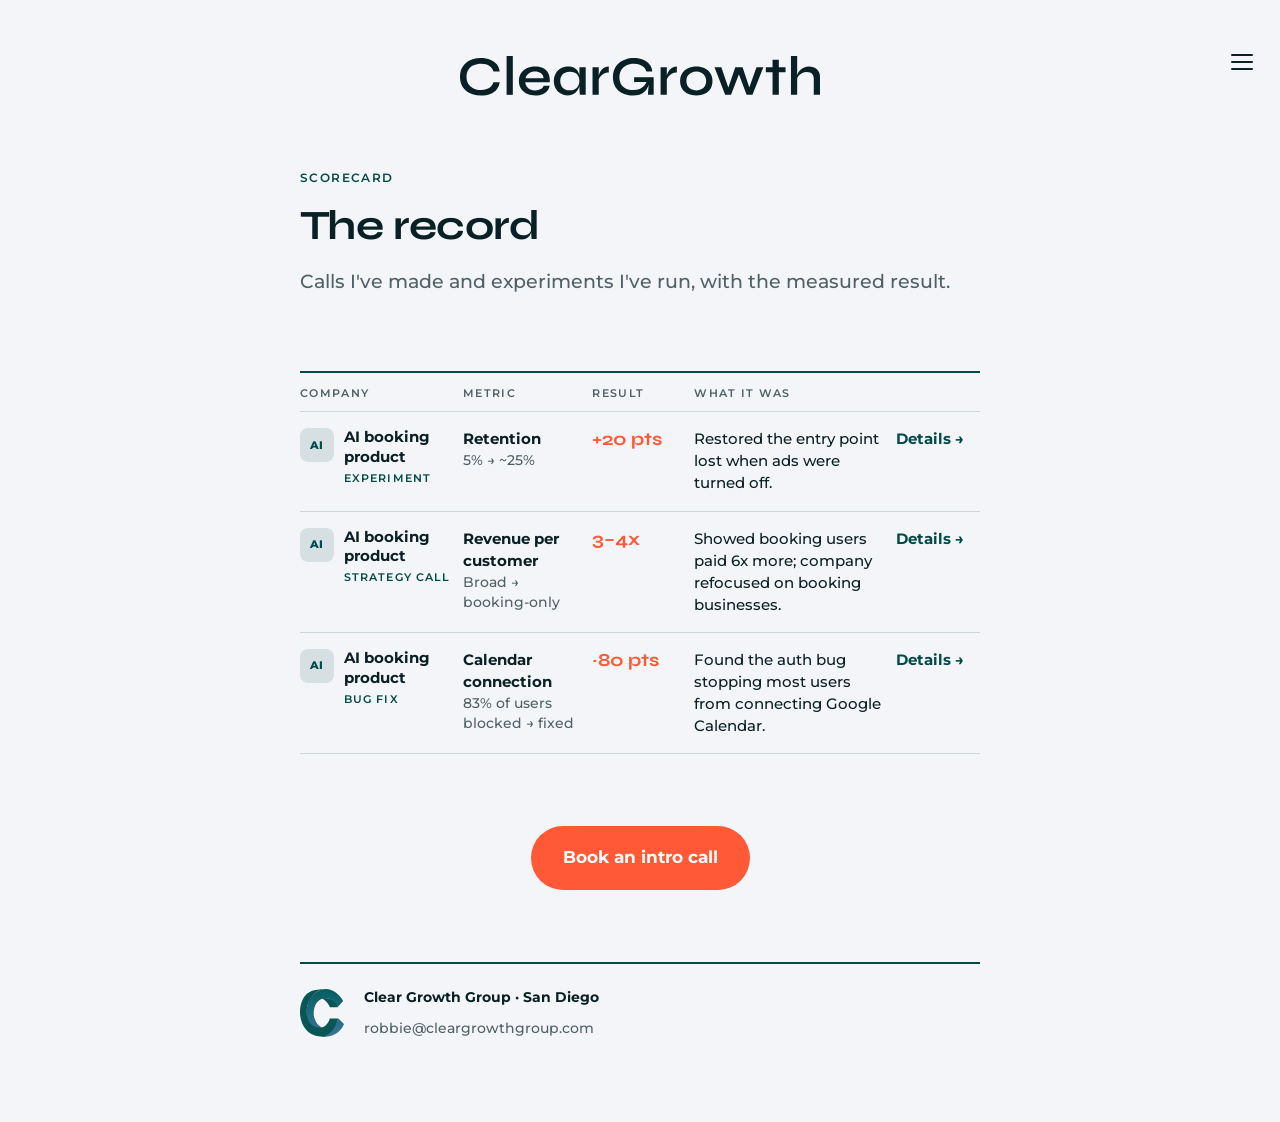
==== scorecard/index.html @ 2a36a643 "Add Scorecard page; simplify menu; link scorecard from home; Fractional price negotiable Co-Authored" ====
<!doctype html>
<html lang="en">
<head>
<meta charset="utf-8">
<meta name="viewport" content="width=device-width, initial-scale=1">
<meta name="description" content="Robbie Sutton’s record of growth calls and experiments: what was tried, the result, and what went wrong.">
<meta property="og:title" content="Scorecard · Clear Growth Group">
<meta property="og:description" content="The record of growth calls and experiments: what was tried, the result, and what went wrong.">
<meta property="og:url" content="https://cleargrowthgroup.com/scorecard/">
<meta property="og:type" content="article">
<link rel="icon" href="/brand/clear-growth-logo.svg" type="image/svg+xml">
<title>Scorecard · Clear Growth Group</title>
<link rel="preconnect" href="https://fonts.googleapis.com">
<link rel="stylesheet" href="https://fonts.googleapis.com/css2?family=Montserrat:wght@400;500;600;700;800&family=Syne:wght@700&display=swap">
<link rel="stylesheet" href="/assets/site.css">
</head>
<body>
<nav class="menu" aria-label="Site">
  <button class="menu-btn" type="button" aria-expanded="false" aria-controls="menu-panel" aria-label="Open menu"><span></span><span></span><span></span></button>
  <div class="menu-panel" id="menu-panel" hidden>
      <a href="/">Home</a>
      <a href="/scorecard/" aria-current="page">Scorecard</a>
      <a href="/value-to-owners/">Owners and Investors</a>
  </div>
</nav>
<script src="/assets/menu.js" defer></script>

<main class="page">
  <a class="logotype" href="/" aria-label="Clear Growth Group home">
<svg viewBox="0 0 565 62" fill="none" xmlns="http://www.w3.org/2000/svg" role="img" aria-label="ClearGrowth">
<g>
<path d="M62.2085 41.1296C61.6236 45.4958 60.0735 49.2507 57.5582 52.3944C55.043 55.4798 51.6796 57.8667 47.468 59.5549C43.3149 61.185 38.4599 62 32.903 62C28.1064 62 23.6901 61.3596 19.654 60.0789C15.6764 58.7981 12.196 56.9352 9.21283 54.4901C6.28812 51.9869 4.00685 48.9305 2.36901 45.3211C0.789671 41.6535 0 37.462 0 32.7465C0 27.9728 0.789671 23.7812 2.36901 20.1718C4.00685 16.5624 6.28812 13.5061 9.21283 11.0028C12.196 8.44131 15.6764 6.52019 19.654 5.23944C23.6901 3.95868 28.1064 3.31831 32.903 3.31831C38.5184 3.31831 43.4027 4.16244 47.5557 5.8507C51.7673 7.53896 55.1307 9.95493 57.646 13.0986C60.1612 16.2423 61.6821 20.0263 62.2085 24.4507H52.557C51.7381 21.831 50.4512 19.6188 48.6964 17.8141C46.9416 15.9512 44.7188 14.5249 42.028 13.5352C39.3958 12.5455 36.3541 12.0507 32.903 12.0507C28.5744 12.0507 24.6845 12.8657 21.2334 14.4958C17.7822 16.0676 15.0622 18.3962 13.0734 21.4817C11.1431 24.5089 10.178 28.2639 10.178 32.7465C10.178 37.1709 11.1431 40.9258 13.0734 44.0113C15.0622 47.0385 17.7822 49.338 21.2334 50.9099C24.6845 52.4817 28.5744 53.2676 32.903 53.2676C36.3541 53.2676 39.3958 52.8019 42.028 51.8704C44.6603 50.8808 46.8538 49.4836 48.6086 47.6789C50.3635 45.816 51.6503 43.6329 52.4693 41.1296H62.2085Z" fill="currentColor"/>
<path d="M73.1303 0H82.8695V60.9521H73.1303V0Z" fill="currentColor"/>
<path d="M131.203 46.631H140.591C140.123 49.6 138.953 52.2488 137.081 54.5775C135.268 56.8479 132.782 58.6526 129.623 59.9916C126.465 61.2723 122.692 61.9127 118.305 61.9127C113.333 61.9127 108.887 61.0103 104.968 59.2056C101.049 57.3427 97.9779 54.723 95.7552 51.3465C93.5324 47.97 92.421 43.9531 92.421 39.2958C92.421 34.6967 93.5031 30.6798 95.6674 27.2451C97.8317 23.8103 100.815 21.1615 104.617 19.2986C108.478 17.4357 112.923 16.5042 117.954 16.5042C123.16 16.5042 127.488 17.4357 130.939 19.2986C134.449 21.1033 137.052 23.8394 138.748 27.507C140.445 31.1164 141.147 35.6864 140.854 41.2169H102.336C102.628 43.662 103.418 45.8742 104.705 47.8535C106.05 49.7747 107.863 51.2883 110.145 52.3944C112.426 53.4423 115.087 53.9662 118.129 53.9662C121.522 53.9662 124.359 53.2967 126.64 51.9577C128.98 50.6188 130.501 48.8432 131.203 46.631ZM117.69 24.3634C113.713 24.3634 110.437 25.3531 107.863 27.3324C105.29 29.2535 103.623 31.7277 102.862 34.7549H131.027C130.793 31.4948 129.477 28.9624 127.079 27.1577C124.681 25.2948 121.551 24.3634 117.69 24.3634Z" fill="currentColor"/>
<path d="M169.019 61.9127C165.041 61.9127 161.386 60.9521 158.051 59.031C154.776 57.1099 152.144 54.461 150.155 51.0845C148.224 47.6498 147.259 43.7202 147.259 39.2958C147.259 34.7549 148.254 30.7962 150.242 27.4197C152.231 23.985 154.922 21.307 158.315 19.3859C161.707 17.4648 165.509 16.5042 169.721 16.5042C174.401 16.5042 178.115 17.523 180.864 19.5606C183.613 21.5981 185.573 24.3343 186.743 27.769C187.913 31.2038 188.498 35.046 188.498 39.2958C188.498 41.6826 188.147 44.215 187.445 46.893C186.743 49.5127 185.631 51.9577 184.111 54.2282C182.648 56.4986 180.659 58.3615 178.144 59.8169C175.687 61.2141 172.646 61.9127 169.019 61.9127ZM172.002 53.8789C175.278 53.8789 178.056 53.2676 180.338 52.0451C182.677 50.7643 184.432 49.0178 185.602 46.8056C186.831 44.5934 187.445 42.0901 187.445 39.2958C187.445 36.2103 186.831 33.5906 185.602 31.4366C184.374 29.2244 182.619 27.5362 180.338 26.3718C178.056 25.1493 175.278 24.538 172.002 24.538C167.323 24.538 163.696 25.9061 161.122 28.6423C158.549 31.3784 157.262 34.9296 157.262 39.2958C157.262 42.1484 157.876 44.6808 159.104 46.893C160.391 49.1052 162.146 50.8225 164.369 52.0451C166.592 53.2676 169.136 53.8789 172.002 53.8789ZM187.445 17.4648H197.272V60.9521H188.147C188.147 60.9521 188.088 60.3991 187.971 59.293C187.854 58.1869 187.737 56.8479 187.62 55.2761C187.503 53.646 187.445 52.1033 187.445 50.6479V17.4648Z" fill="currentColor"/>
<path d="M207.978 17.4648H217.717V60.9521H207.978V17.4648ZM233.51 25.7606C230.352 25.7606 227.632 26.43 225.35 27.769C223.128 29.108 221.343 30.738 219.998 32.6592C218.653 34.5803 217.717 36.4432 217.19 38.2479L217.103 33.3577C217.161 32.7174 217.366 31.7568 217.717 30.4761C218.068 29.1371 218.594 27.6817 219.296 26.1099C220.057 24.538 221.051 23.0244 222.279 21.569C223.566 20.0554 225.116 18.8329 226.93 17.9014C228.801 16.97 230.995 16.5042 233.51 16.5042V25.7606Z" fill="currentColor"/>
<path d="M271.853 62C266.998 62 262.611 61.3596 258.692 60.0789C254.773 58.7981 251.409 56.9352 248.602 54.4901C245.853 51.9869 243.717 48.9305 242.197 45.3211C240.734 41.7117 240.003 37.6366 240.003 33.0958C240.003 28.4967 240.793 24.3634 242.372 20.6958C243.951 17.0282 246.203 13.9136 249.128 11.3521C252.053 8.73239 255.533 6.75305 259.569 5.41408C263.605 4.0169 268.051 3.31831 272.906 3.31831C278.58 3.31831 283.493 4.19155 287.647 5.93802C291.8 7.68451 295.105 10.1296 297.561 13.2732C300.018 16.3587 301.422 20.0263 301.773 24.2761H292.56C291.8 21.7728 290.542 19.6188 288.787 17.8141C287.091 16.0094 284.897 14.6122 282.207 13.6225C279.574 12.5746 276.474 12.0507 272.906 12.0507C268.227 12.0507 264.161 12.9531 260.71 14.7577C257.317 16.5042 254.714 18.9784 252.901 22.1803C251.088 25.3239 250.181 28.9624 250.181 33.0958C250.181 37.2291 250.971 40.8094 252.55 43.8366C254.188 46.8056 256.645 49.1343 259.92 50.8225C263.196 52.4526 267.261 53.2676 272.116 53.2676C275.86 53.2676 279.136 52.7146 281.943 51.6085C284.81 50.4441 287.179 48.8432 289.05 46.8056C290.922 44.7681 292.238 42.4103 292.999 39.7324L297.474 38.6845C296.655 46.1944 293.964 51.9577 289.401 55.9747C284.897 59.9916 279.048 62 271.853 62ZM295.105 60.9521C295.105 59.0892 295.192 56.9934 295.368 54.6648C295.543 52.2779 295.748 49.862 295.982 47.4169C296.274 44.9136 296.538 42.6723 296.772 40.693H273.257V33.5324H303.966V60.9521H295.105Z" fill="currentColor"/>
<path d="M314.826 17.4648H324.566V60.9521H314.826V17.4648ZM340.359 25.7606C337.201 25.7606 334.481 26.43 332.199 27.769C329.976 29.108 328.192 30.738 326.847 32.6592C325.502 34.5803 324.566 36.4432 324.039 38.2479L323.952 33.3577C324.01 32.7174 324.215 31.7568 324.566 30.4761C324.917 29.1371 325.443 27.6817 326.145 26.1099C326.906 24.538 327.9 23.0244 329.128 21.569C330.415 20.0554 331.965 18.8329 333.779 17.9014C335.65 16.97 337.844 16.5042 340.359 16.5042V25.7606Z" fill="currentColor"/>
<path d="M370.981 61.9127C366.126 61.9127 361.768 61.0394 357.907 59.293C354.047 57.5465 351.005 54.985 348.782 51.6085C346.56 48.2319 345.448 44.1277 345.448 39.2958C345.448 34.5221 346.56 30.4469 348.782 27.0704C351.005 23.6357 354.047 21.016 357.907 19.2113C361.768 17.4066 366.126 16.5042 370.981 16.5042C375.836 16.5042 380.164 17.4066 383.967 19.2113C387.769 21.016 390.752 23.6357 392.916 27.0704C395.139 30.4469 396.25 34.5221 396.25 39.2958C396.25 44.1277 395.139 48.2319 392.916 51.6085C390.752 54.985 387.769 57.5465 383.967 59.293C380.164 61.0394 375.836 61.9127 370.981 61.9127ZM370.981 53.9662C373.789 53.9662 376.362 53.4131 378.702 52.307C381.042 51.2009 382.884 49.5418 384.23 47.3296C385.634 45.1174 386.336 42.4394 386.336 39.2958C386.336 36.1521 385.634 33.4742 384.23 31.262C382.884 29.0498 381.042 27.3615 378.702 26.1972C376.421 24.9746 373.847 24.3634 370.981 24.3634C368.115 24.3634 365.512 24.9455 363.172 26.1099C360.832 27.2742 358.931 28.9624 357.469 31.1746C356.065 33.3869 355.363 36.0939 355.363 39.2958C355.363 42.4394 356.065 45.1174 357.469 47.3296C358.873 49.5418 360.744 51.2009 363.084 52.307C365.482 53.4131 368.115 53.9662 370.981 53.9662Z" fill="currentColor"/>
<path d="M455.543 53.6169L452.647 53.5296L465.37 17.4648H476.074L459.052 60.9521H449.84L436.24 24.7127H439.311L425.36 60.9521H416.147L399.476 17.4648H410.181L422.552 53.6169H419.657L432.116 17.4648H443.522L455.543 53.6169Z" fill="currentColor"/>
<path d="M480.04 17.4648H510.925V25.4113H480.04V17.4648ZM490.569 5.76338H500.396V60.9521H490.569V5.76338Z" fill="currentColor"/>
<path d="M555.261 60.9521V35.8028C555.261 33.4742 554.851 31.5531 554.032 30.0394C553.272 28.4676 552.073 27.2742 550.435 26.4592C548.797 25.6441 546.633 25.2366 543.942 25.2366C541.251 25.2366 538.795 25.8188 536.572 26.9831C534.349 28.0892 532.536 29.5737 531.132 31.4366C529.728 33.2995 528.909 35.3662 528.675 37.6366L528.587 32.7465C528.88 30.6507 529.523 28.6423 530.518 26.7211C531.512 24.7418 532.828 22.9953 534.466 21.4817C536.104 19.9681 538.034 18.7746 540.257 17.9014C542.48 16.97 544.937 16.5042 547.627 16.5042C550.143 16.5042 552.453 16.8535 554.559 17.5521C556.723 18.2507 558.566 19.2986 560.087 20.6958C561.666 22.0347 562.865 23.723 563.684 25.7606C564.561 27.7399 565 30.0394 565 32.6592V60.9521H555.261ZM519.462 60.9521V0H529.202V60.9521H519.462Z" fill="currentColor"/>
</g>
</svg>
  </a>

  <header class="intro">
    <span class="eyebrow">Scorecard</span>
    <h1>The record</h1>
    <p class="lede">Calls I've made and experiments I've run, with the measured result.</p>
  </header>

  <section class="score" aria-label="Results">
    <div class="table-wrap">
    <table class="scoretable">
      <colgroup><col style="width:24%"><col style="width:19%"><col style="width:15%"><col><col style="width:84px"></colgroup>
      <thead><tr><th>Company</th><th>Metric</th><th>Result</th><th>What it was</th><th><span class="sr">Link</span></th></tr></thead>
      <tbody>
        <tr>
          <td class="co"><div class="co-in"><span class="logo" aria-hidden="true">AI</span><span><strong>AI booking product</strong><span class="kind">Experiment</span></span></div></td>
          <td class="metric"><span class="m-name">Retention</span><span class="m-move">5% &rarr; ~25%</span></td>
          <td class="result">+20 pts</td>
          <td class="what">Restored the entry point lost when ads were turned off.</td>
          <td class="more"><a href="/case-studies/reducing-churn/" aria-label="Details: Retention">Details &rarr;</a></td>
        </tr>
        <tr>
          <td class="co"><div class="co-in"><span class="logo" aria-hidden="true">AI</span><span><strong>AI booking product</strong><span class="kind">Strategy call</span></span></div></td>
          <td class="metric"><span class="m-name">Revenue per customer</span><span class="m-move">Broad &rarr; booking-only</span></td>
          <td class="result">3&ndash;4x</td>
          <td class="what">Showed booking users paid 6x more; company refocused on booking businesses.</td>
          <td class="more"><a href="/case-studies/converting-to-paid/" aria-label="Details: Revenue per customer">Details &rarr;</a></td>
        </tr>
        <tr>
          <td class="co"><div class="co-in"><span class="logo" aria-hidden="true">AI</span><span><strong>AI booking product</strong><span class="kind">Bug fix</span></span></div></td>
          <td class="metric"><span class="m-name">Calendar connection</span><span class="m-move">83% of users blocked &rarr; fixed</span></td>
          <td class="result">~80 pts</td>
          <td class="what">Found the auth bug stopping most users from connecting Google Calendar.</td>
          <td class="more"><a href="/case-studies/lifetime-value/" aria-label="Details: Calendar connection">Details &rarr;</a></td>
        </tr>
      </tbody>
    </table>
    </div>
  </section>

  <section class="cta" aria-label="Book an intro call">
    <a class="btn" href="https://calendar.google.com/calendar/u/0/appointments/schedules/AcZssZ1aaIY-G2V7JUYt1a1uQU1Mao9Z_8CUlrELxVVna4vM2to6d6K-QeKUmfcJwqwmzdV1tEZQL5GA" target="_blank" rel="noopener">Book an intro call</a>
  </section>

  <footer class="contact">
<svg class="mark" viewBox="0 0 147 161" fill="none" xmlns="http://www.w3.org/2000/svg" aria-hidden="true">
<g>
<path d="M72.9158 30.7296C102.837 25.4842 127.383 43.4882 126.112 60.8547L99.795 60.7779C99.9402 60.0691 93.4319 41.8938 72.9158 30.7296Z" fill="#0A5657"/>
<g>
<path d="M144.074 39.7985L126.353 60.4641C126.353 60.4641 126.483 54.3513 113.346 41.7088C96.925 25.9056 79.2035 30.5945 77.0899 31.4628C74.9763 32.3311 58.2302 35.2833 50.101 56.4699C41.9719 77.6565 47.8249 96.4119 47.8249 96.4119C55.954 123.85 73.8379 128.365 73.8379 128.365C42.1016 143.37 20.8357 108.221 20.8357 85.9923C20.8353 78.1775 23.1119 45.0083 36.1185 28.3369C49.1252 11.6654 73.8379 -6.22163 101.64 2.11409C123.881 8.78266 139.196 30.0156 144.074 39.7985Z" fill="url(#paint0_linear_2001_113)"/>
<path d="M147.001 117.078L128.141 98.3222C125.052 105.616 123.264 115.341 108.794 135.833C97.2177 152.226 76.5479 158.409 67.66 159.451C117.736 165.564 141.419 133.749 147.001 117.078Z" fill="url(#paint1_linear_2001_113)"/>
</g>
<path d="M22.9661 65.7247C27.1197 32.6598 50.5756 3.39734 83.9719 0.045296C87.1407 -0.272764 60.8514 1.08753 47.3639 4.0359C8.11713 12.6153 0.000343951 55.0385 0 78.805C-0.000484367 112.276 20.2372 155.933 66.96 158.882C104.338 161.242 122.773 119.403 127.322 98.2382H99.3852C97.9402 108.878 84.1398 130.258 65.0326 129.044C32.3158 126.965 18.8856 98.2069 22.9661 65.7247Z" fill="#0A5657"/>
</g>
<defs>
<linearGradient id="paint0_linear_2001_113" x1="83.9182" y1="0" x2="83.9182" y2="160.22" gradientUnits="userSpaceOnUse">
<stop stop-color="#055E5F"/>
<stop offset="1" stop-color="#3B759B"/>
</linearGradient>
<linearGradient id="paint1_linear_2001_113" x1="83.9182" y1="0" x2="83.9182" y2="160.22" gradientUnits="userSpaceOnUse">
<stop stop-color="#055E5F"/>
<stop offset="1" stop-color="#3B759B"/>
</linearGradient>
</defs>
</svg>
    <div class="contact-text">
      <span class="name">Clear Growth Group · San Diego</span>
      <span>robbie@cleargrowthgroup.com</span>
    </div>
  </footer>
</main>

</body>
</html>
---- assets/site.css ----
/* Layout: one column memo on a single flat background; logo, thesis, services list, contact. ClearGrowth brand palette (Deep Ink, Deep Teal, Aqua, Coral); Syne headlines, Montserrat body. */
:root {
  --bg: #F4F5F8;
  --ink: #082026;
  --muted: #4E6166;
  --line: #CBD6D8;
  --brand: #004A4A;
  --deep: #082026;
  --coral: #FF5938;
  --wordmark: #082026;
  --font: "Montserrat", "Helvetica Neue", Arial, sans-serif;
  --display: "Syne", "Montserrat", "Helvetica Neue", Arial, sans-serif;
}
@media (prefers-color-scheme: dark) {
  :root:not([data-theme="light"]) {
    --bg: #082026; --ink: #F4F5F8; --muted: #A9C3C6; --line: #1E3F45; --brand: #99D8DE; --deep: #F4F5F8; --coral: #FF5938; --wordmark: #99D8DE; color-scheme: dark;
  }
}
:root[data-theme="dark"] {
  --bg: #082026; --ink: #F4F5F8; --muted: #A9C3C6; --line: #1E3F45; --brand: #99D8DE; --deep: #F4F5F8; --coral: #FF5938; --wordmark: #99D8DE; color-scheme: dark;
}
html, body { background: var(--bg); }
body {
  margin: 0;
  color: var(--ink);
  font-family: var(--font);
  font-size: 1.125rem;
  font-weight: 500;
  line-height: 1.88;
  padding-left: max(16px, env(safe-area-inset-left, 0px));
  padding-right: max(16px, env(safe-area-inset-right, 0px));
  padding-block: 56px 80px;
}
.page { max-width: 680px; margin: 0 auto; display: flex; flex-direction: column; gap: 72px; }

.logotype { display: block; color: var(--wordmark); line-height: 0; }
.logotype svg { width: 360px; max-width: 100%; height: auto; display: block; margin-inline: auto; }
.mark { display: block; width: 44px; height: auto; }

.body { display: flex; flex-direction: column; gap: 1.1em; }
.body p { margin: 0; }
.body strong { font-weight: 700; color: var(--deep); }

h2 { font-family: var(--display); font-size: 2rem; font-weight: 700; line-height: 1.15; letter-spacing: -0.01em; color: var(--ink); margin: 0 0 0.25em; text-wrap: balance; }

.services { display: flex; flex-direction: column; gap: 12px; }
.services ol { list-style: none; margin: 0; padding: 0; border-top: 2px solid var(--brand); }
.svc { display: grid; grid-template-columns: 190px 1fr; gap: 10px 28px; padding-block: 20px; border-bottom: 1px solid var(--line); }
.svc-head { min-width: 0; display: flex; flex-direction: column; gap: 4px; }
.svc h3 { margin: 0; font-family: var(--display); font-size: 1.05rem; font-weight: 700; line-height: 1.35; color: var(--ink); }
.term { font-size: 0.72rem; font-weight: 600; letter-spacing: 0.12em; text-transform: uppercase; color: var(--brand); }
.price { font-size: 0.95rem; font-weight: 700; color: var(--coral); font-variant-numeric: tabular-nums; }
.svc p { margin: 0; min-width: 0; font-size: 0.98rem; color: var(--ink); }

.cta { display: flex; justify-content: center; }
.btn { display: inline-block; background: var(--coral); color: #FFFFFF; font-family: var(--font); font-weight: 700; font-size: 1.05rem; text-decoration: none; padding: 16px 32px; border-radius: 999px; transition: filter .15s ease; }
.btn:hover { filter: brightness(0.94); }
.btn:focus-visible { outline: 3px solid var(--brand); outline-offset: 3px; }

.contact { border-top: 2px solid var(--brand); padding-top: 20px; display: flex; align-items: center; gap: 20px; font-size: 0.9rem; }
.contact-text { display: flex; flex-wrap: wrap; gap: 4px 24px; min-width: 0; }
.contact .name { font-weight: 700; color: var(--deep); width: 100%; }
.contact span { color: var(--muted); user-select: all; }
.contact .name { user-select: auto; }
.contact a { color: var(--brand); font-weight: 600; text-decoration: none; }
.contact a:hover, .contact a:focus-visible { text-decoration: underline; }

@media (max-width: 560px) {
  body { font-size: 1.0625rem; line-height: 1.8; padding-block: 40px 56px; }
  .page { gap: 52px; }
  h2 { font-size: 1.6rem; }
  .svc { grid-template-columns: 1fr; }
  .contact-text { flex-direction: column; gap: 4px; }
  .logotype svg { width: 260px; }
}

/* ---- Menu (all pages) ---- */
body { position: relative; }
.menu { position: absolute; top: 40px; right: max(16px, env(safe-area-inset-right, 0px)); z-index: 10; }
.menu-btn { width: 44px; height: 44px; display: grid; place-content: center; gap: 5px; background: transparent; border: 0; border-radius: 10px; cursor: pointer; padding: 0; }
.menu-btn span { display: block; width: 22px; height: 2px; border-radius: 2px; background: var(--ink); transition: transform .2s ease, opacity .2s ease; }
.menu-btn:hover { background: color-mix(in srgb, var(--ink) 6%, transparent); }
.menu-btn:focus-visible { outline: 3px solid var(--brand); outline-offset: 2px; }
.menu-btn[aria-expanded="true"] span:nth-child(1) { transform: translateY(7px) rotate(45deg); }
.menu-btn[aria-expanded="true"] span:nth-child(2) { opacity: 0; }
.menu-btn[aria-expanded="true"] span:nth-child(3) { transform: translateY(-7px) rotate(-45deg); }
.menu-panel { position: absolute; right: 0; top: 52px; width: 260px; background: var(--bg); border: 1px solid var(--line); border-top: 2px solid var(--brand); border-radius: 12px; padding: 12px 8px; box-shadow: 0 12px 32px rgba(8,32,38,.12); font-size: 0.95rem; line-height: 1.4; }
.menu-panel[hidden] { display: none; }
.menu-panel a { display: block; padding: 9px 12px; border-radius: 8px; color: var(--ink); text-decoration: none; font-weight: 600; }
.menu-panel a:hover, .menu-panel a:focus-visible { background: color-mix(in srgb, var(--brand) 10%, transparent); outline: none; }
.menu-panel a[aria-current="page"] { color: var(--brand); }
.menu-label { display: none; margin: 10px 12px 2px; font-size: 0.68rem; font-weight: 600; letter-spacing: 0.12em; text-transform: uppercase; color: var(--muted); }

/* ---- Sub-pages ---- */
a.logotype { text-decoration: none; }
.intro { display: flex; flex-direction: column; gap: 14px; }
.eyebrow { font-size: 0.72rem; font-weight: 600; letter-spacing: 0.12em; text-transform: uppercase; color: var(--brand); }
h1 { font-family: var(--display); font-size: 2.6rem; font-weight: 700; line-height: 1.1; letter-spacing: -0.015em; color: var(--ink); margin: 0; text-wrap: balance; }
.lede { margin: 0; font-size: 1.2rem; color: var(--muted); }
.stats { display: grid; grid-template-columns: repeat(auto-fit, minmax(180px, 1fr)); border-top: 2px solid var(--brand); }
.stat { padding: 20px 20px 20px 0; border-bottom: 1px solid var(--line); display: flex; flex-direction: column; gap: 6px; }
.stat-num { font-family: var(--display); font-size: 2.2rem; font-weight: 700; line-height: 1; color: var(--coral); font-variant-numeric: tabular-nums; }
.stat-label { font-size: 0.88rem; line-height: 1.5; color: var(--muted); }
.story { display: flex; flex-direction: column; gap: 28px; }
.story section { display: grid; grid-template-columns: 190px 1fr; gap: 10px 28px; }
.story h3 { margin: 0; font-family: var(--display); font-size: 1.05rem; font-weight: 700; line-height: 1.88; color: var(--ink); }
.story p { margin: 0; }
.next { border-top: 1px solid var(--line); padding-top: 20px; display: flex; justify-content: space-between; gap: 16px; font-size: 0.95rem; }
.next a { color: var(--brand); font-weight: 700; text-decoration: none; }
.next a:hover, .next a:focus-visible { text-decoration: underline; }
.next .term { align-self: center; }

.levers ol { list-style: none; margin: 0; padding: 0; border-top: 2px solid var(--brand); }
.math { display: flex; flex-direction: column; gap: 16px; }
.math > p { margin: 0; }
.formula { font-family: var(--display); font-weight: 700; font-size: 1.15rem; color: var(--brand); }
.ex { border: 1px solid var(--line); border-radius: 12px; padding: 20px 24px; display: flex; flex-direction: column; gap: 12px; }
.ex h3 { margin: 0; font-family: var(--display); font-size: 1.05rem; font-weight: 700; line-height: 1.35; color: var(--ink); }
.ex .given { margin: 0; font-size: 0.95rem; color: var(--muted); }
.ex dl { margin: 0; display: grid; grid-template-columns: 1fr auto; gap: 6px 0; font-size: 0.95rem; font-variant-numeric: tabular-nums; }
.ex dt { color: var(--ink); }
.ex dd { margin: 0; padding-left: 16px; text-align: right; font-weight: 700; color: var(--ink); }
.ex .total { border-top: 1px solid var(--line); padding-top: 8px; }
.ex .total dd { color: var(--coral); font-size: 1.15rem; }
.note { margin: 0; font-size: 0.82rem; line-height: 1.6; color: var(--muted); }

@media (max-width: 560px) {
  .menu { top: 26px; }
  .logotype svg { width: 220px; }
  h1 { font-size: 2rem; }
  .lede { font-size: 1.08rem; }
  .story section { grid-template-columns: 1fr; gap: 2px; }
  .ex { padding: 16px 18px; }
  .next { flex-direction: column; }
}

/* ---- Tagline (main page) ---- */
.masthead { display: flex; flex-direction: column; align-items: center; gap: 20px; }
.tagline { margin: 0; max-width: 520px; text-align: center; font-size: 1.15rem; font-weight: 600; line-height: 1.55; color: var(--muted); text-wrap: balance; }
@media (max-width: 560px) { .tagline { font-size: 1.02rem; } }

/* ---- Scorecard ---- */
.scorelink { margin-top: -32px; }
.score { display: flex; flex-direction: column; gap: 12px; }
.table-wrap { width: 100%; }
.scoretable { width: 100%; border-collapse: collapse; border-top: 2px solid var(--brand); font-size: 0.92rem; line-height: 1.5; }
.scoretable th { text-align: left; font-size: 0.68rem; font-weight: 600; letter-spacing: 0.12em; text-transform: uppercase; color: var(--muted); padding: 12px 12px 10px 0; border-bottom: 1px solid var(--line); }
.scoretable td { padding: 16px 12px 16px 0; border-bottom: 1px solid var(--line); vertical-align: top; }
.scoretable { table-layout: fixed; }
.co-in { display: flex; gap: 10px; align-items: flex-start; }
.co-in > span:last-child { display: flex; flex-direction: column; gap: 2px; }
.co-in strong { font-weight: 700; color: var(--ink); line-height: 1.35; }
.logo { flex: none; width: 34px; height: 34px; border-radius: 8px; display: grid; place-items: center; background: color-mix(in srgb, var(--brand) 12%, transparent); color: var(--brand); font-size: 0.7rem; font-weight: 800; letter-spacing: 0.04em; }
.logo img, img.logo { width: 34px; height: 34px; object-fit: contain; }
.kind { font-size: 0.68rem; font-weight: 600; letter-spacing: 0.1em; text-transform: uppercase; color: var(--brand); }
.m-name { display: block; font-weight: 700; color: var(--ink); }
.m-move { display: block; color: var(--muted); font-size: 0.85rem; }
.result { font-family: var(--display); font-weight: 700; font-size: 1.15rem; line-height: 1.3; color: var(--coral); }
.result.neg { color: var(--ink); }
.what { color: var(--ink); }
.more { white-space: nowrap; padding-right: 0 !important; }
.more a { color: var(--brand); font-weight: 700; text-decoration: none; }
.more a:hover, .more a:focus-visible { text-decoration: underline; }
.sr { position: absolute; width: 1px; height: 1px; overflow: hidden; clip: rect(0 0 0 0); }
@media (max-width: 720px) {
  .scoretable thead { position: absolute; width: 1px; height: 1px; overflow: hidden; clip: rect(0 0 0 0); }
  .scoretable colgroup { display: none; }
  .scoretable, .scoretable tbody, .scoretable tr, .scoretable td { display: block; width: 100%; }
  .scoretable tr { padding: 18px 0; border-bottom: 1px solid var(--line); display: grid; grid-template-columns: 1fr auto; gap: 8px 12px; }
  .scoretable td { border: 0; padding: 0; }
  .scoretable .co { grid-column: 1 / -1; }
  .scoretable .metric { grid-column: 1; }
  .scoretable .result { grid-column: 2; grid-row: 2; text-align: right; white-space: normal; }
  .scoretable .what, .scoretable .more { grid-column: 1 / -1; }
  .scorelink { margin-top: -20px; }
}
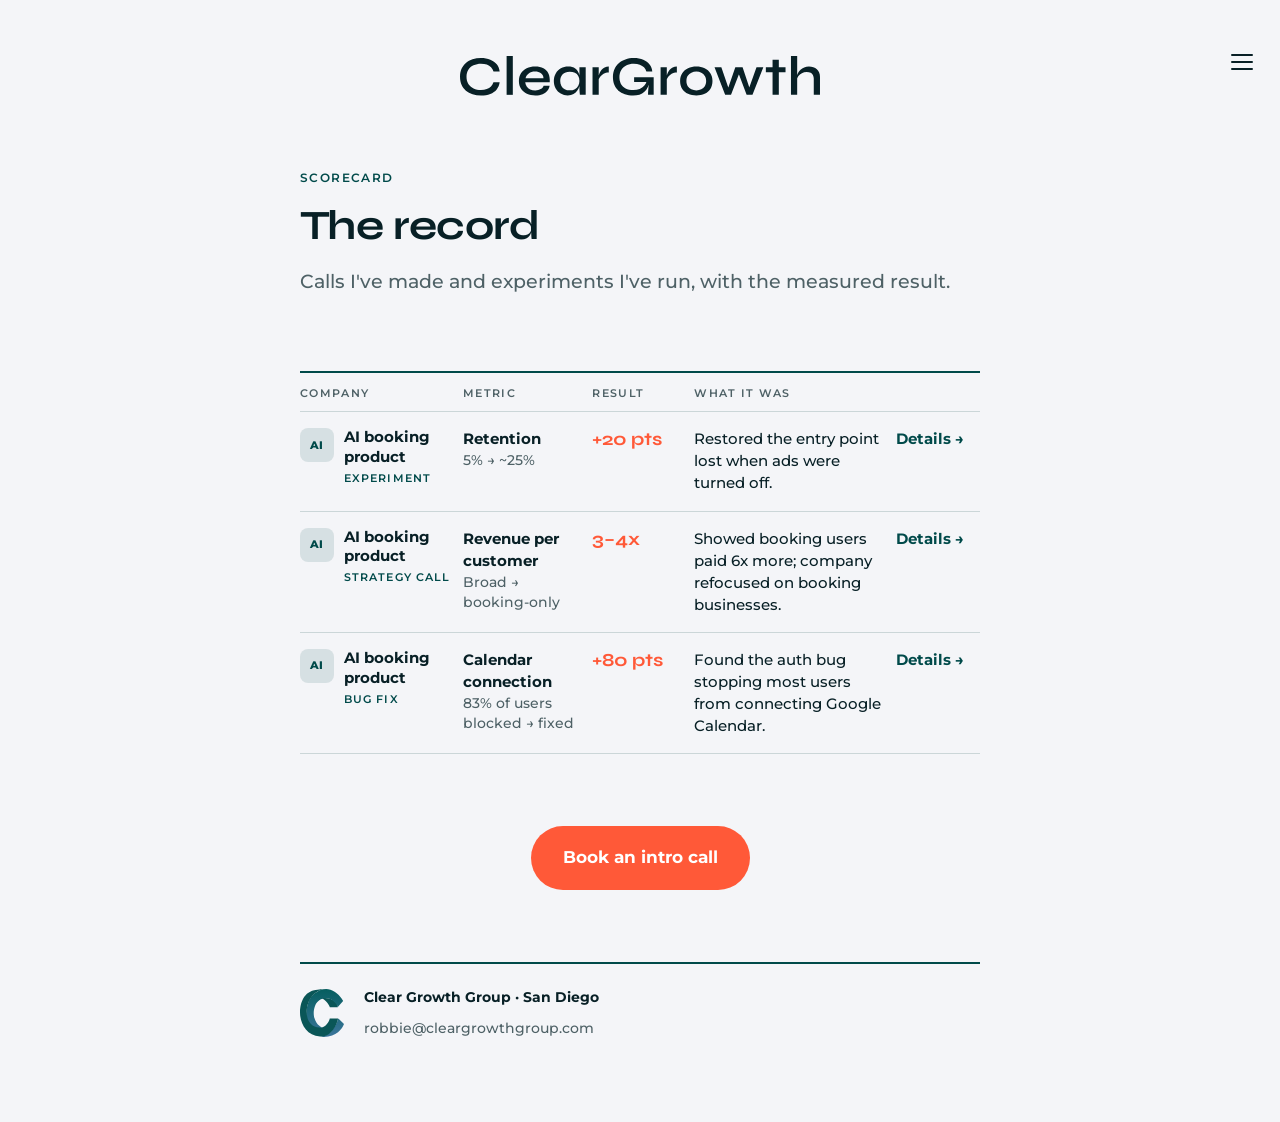
==== commit 59760eda: "Scorecard: avoid tilde in display font Co-Authored-By: Claude Opus 5.5 <noreply@anthropic.com> Claud" ====
--- a/scorecard/index.html
+++ b/scorecard/index.html
@@ -73,7 +73,7 @@
         <tr>
           <td class="co"><div class="co-in"><span class="logo" aria-hidden="true">AI</span><span><strong>AI booking product</strong><span class="kind">Bug fix</span></span></div></td>
           <td class="metric"><span class="m-name">Calendar connection</span><span class="m-move">83% of users blocked &rarr; fixed</span></td>
-          <td class="result">~80 pts</td>
+          <td class="result">+80 pts</td>
           <td class="what">Found the auth bug stopping most users from connecting Google Calendar.</td>
           <td class="more"><a href="/case-studies/lifetime-value/" aria-label="Details: Calendar connection">Details &rarr;</a></td>
         </tr>
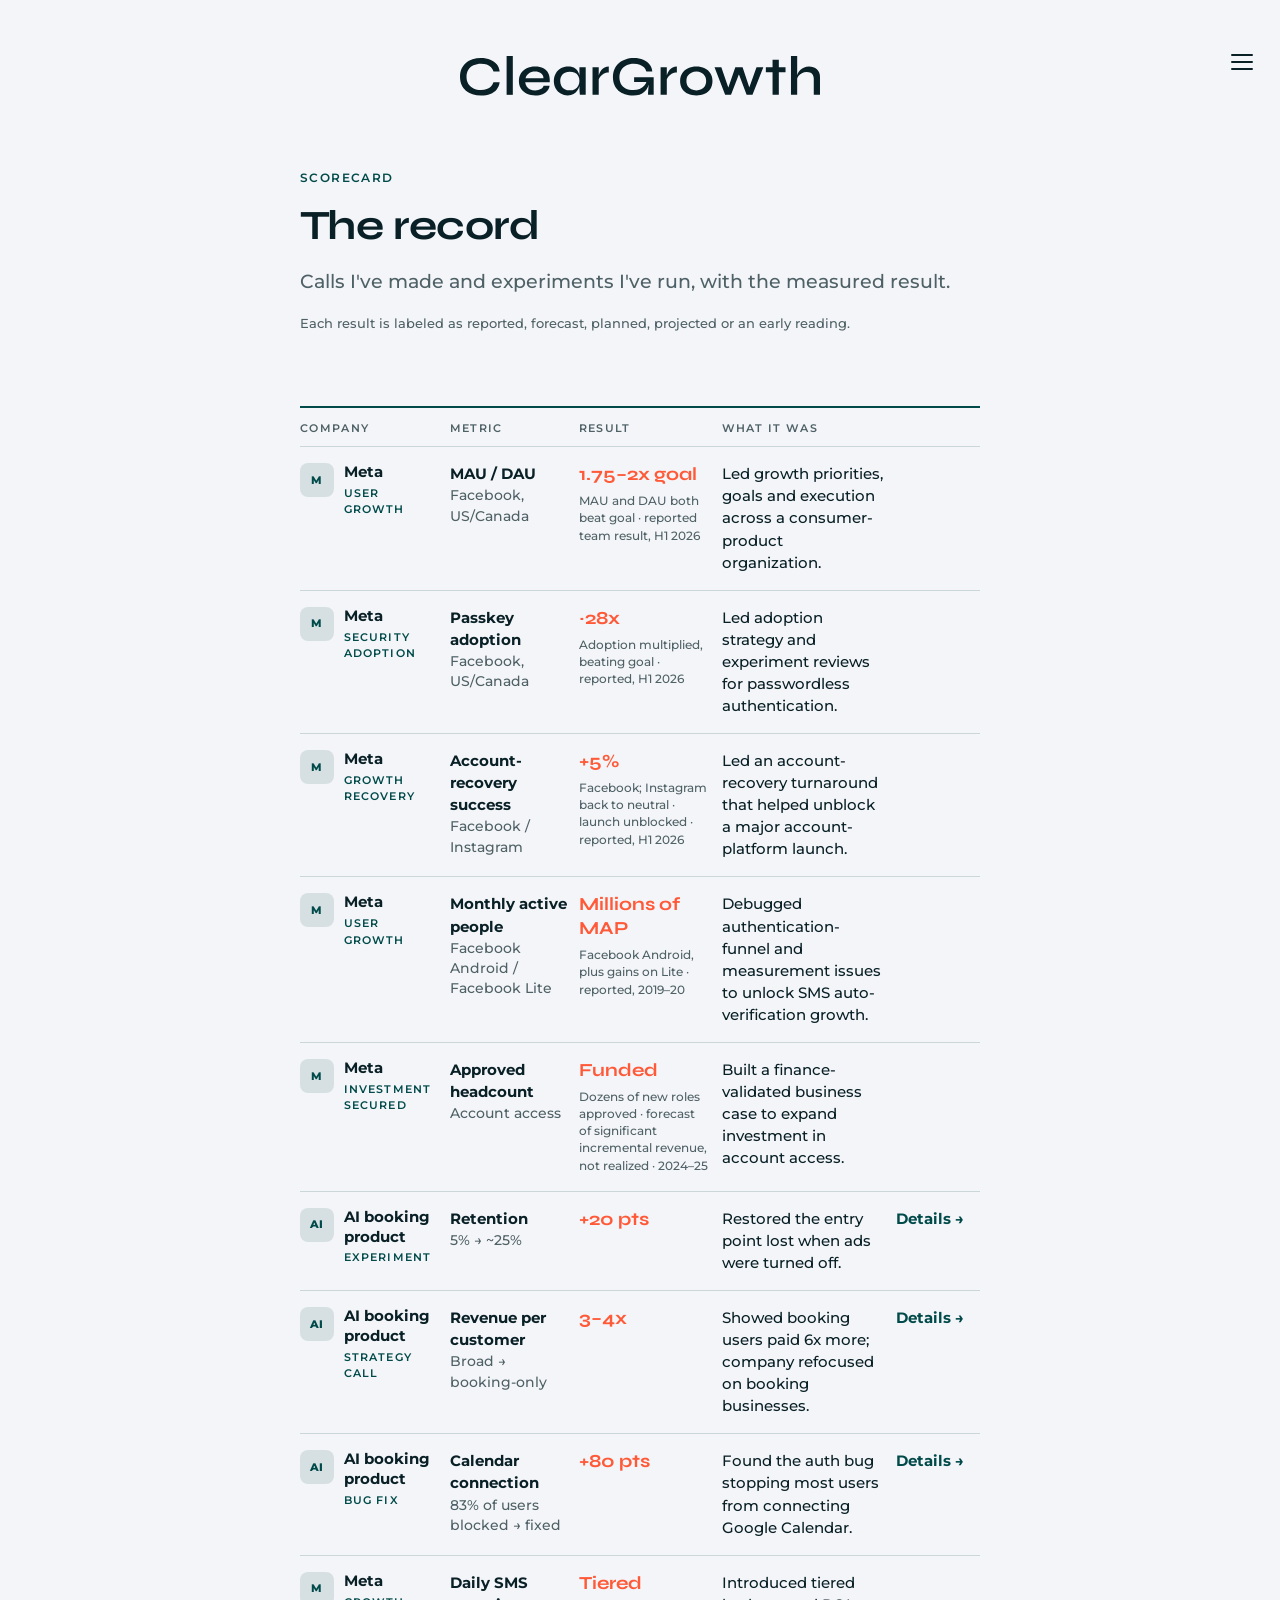
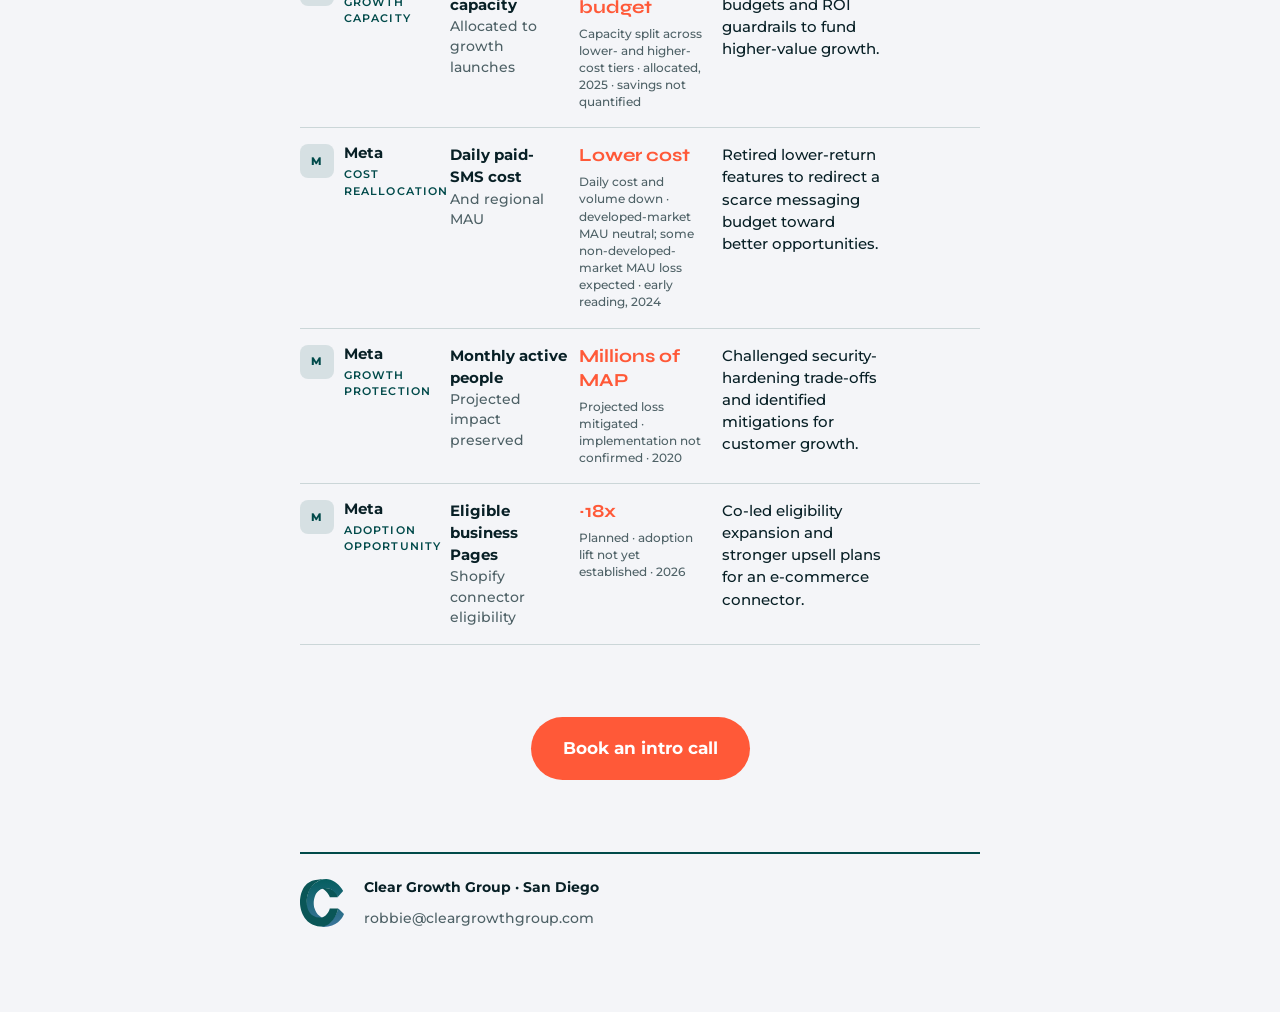
==== commit 32861863: "Scorecard: add Meta results with source labels, figures generalized Co-Authored-By: Claude Opus 5.5 " ====
--- a/scorecard/index.html
+++ b/scorecard/index.html
@@ -48,34 +48,98 @@
     <span class="eyebrow">Scorecard</span>
     <h1>The record</h1>
     <p class="lede">Calls I've made and experiments I've run, with the measured result.</p>
+    <p class="note">Each result is labeled as reported, forecast, planned, projected or an early reading.</p>
   </header>
 
   <section class="score" aria-label="Results">
     <div class="table-wrap">
     <table class="scoretable">
-      <colgroup><col style="width:24%"><col style="width:19%"><col style="width:15%"><col><col style="width:84px"></colgroup>
+      <colgroup><col style="width:22%"><col style="width:19%"><col style="width:21%"><col><col style="width:84px"></colgroup>
       <thead><tr><th>Company</th><th>Metric</th><th>Result</th><th>What it was</th><th><span class="sr">Link</span></th></tr></thead>
       <tbody>
         <tr>
+          <td class="co"><div class="co-in"><span class="logo" aria-hidden="true">M</span><span><strong>Meta</strong><span class="kind">User growth</span></span></div></td>
+          <td class="metric"><span class="m-name">MAU / DAU</span><span class="m-move">Facebook, US/Canada</span></td>
+          <td class="result"><span class="r-num">1.75&ndash;2x goal</span><span class="tag">MAU and DAU both beat goal · reported team result, H1 2026</span></td>
+          <td class="what">Led growth priorities, goals and execution across a consumer-product organization.</td>
+          <td class="more"></td>
+        </tr>
+        <tr>
+          <td class="co"><div class="co-in"><span class="logo" aria-hidden="true">M</span><span><strong>Meta</strong><span class="kind">Security adoption</span></span></div></td>
+          <td class="metric"><span class="m-name">Passkey adoption</span><span class="m-move">Facebook, US/Canada</span></td>
+          <td class="result"><span class="r-num">~28x</span><span class="tag">Adoption multiplied, beating goal · reported, H1 2026</span></td>
+          <td class="what">Led adoption strategy and experiment reviews for passwordless authentication.</td>
+          <td class="more"></td>
+        </tr>
+        <tr>
+          <td class="co"><div class="co-in"><span class="logo" aria-hidden="true">M</span><span><strong>Meta</strong><span class="kind">Growth recovery</span></span></div></td>
+          <td class="metric"><span class="m-name">Account-recovery success</span><span class="m-move">Facebook / Instagram</span></td>
+          <td class="result"><span class="r-num">+5%</span><span class="tag">Facebook; Instagram back to neutral · launch unblocked · reported, H1 2026</span></td>
+          <td class="what">Led an account-recovery turnaround that helped unblock a major account-platform launch.</td>
+          <td class="more"></td>
+        </tr>
+        <tr>
+          <td class="co"><div class="co-in"><span class="logo" aria-hidden="true">M</span><span><strong>Meta</strong><span class="kind">User growth</span></span></div></td>
+          <td class="metric"><span class="m-name">Monthly active people</span><span class="m-move">Facebook Android / Facebook Lite</span></td>
+          <td class="result"><span class="r-num">Millions of MAP</span><span class="tag">Facebook Android, plus gains on Lite · reported, 2019&ndash;20</span></td>
+          <td class="what">Debugged authentication-funnel and measurement issues to unlock SMS auto-verification growth.</td>
+          <td class="more"></td>
+        </tr>
+        <tr>
+          <td class="co"><div class="co-in"><span class="logo" aria-hidden="true">M</span><span><strong>Meta</strong><span class="kind">Investment secured</span></span></div></td>
+          <td class="metric"><span class="m-name">Approved headcount</span><span class="m-move">Account access</span></td>
+          <td class="result"><span class="r-num">Funded</span><span class="tag">Dozens of new roles approved · forecast of significant incremental revenue, not realized · 2024&ndash;25</span></td>
+          <td class="what">Built a finance-validated business case to expand investment in account access.</td>
+          <td class="more"></td>
+        </tr>
+        <tr>
           <td class="co"><div class="co-in"><span class="logo" aria-hidden="true">AI</span><span><strong>AI booking product</strong><span class="kind">Experiment</span></span></div></td>
           <td class="metric"><span class="m-name">Retention</span><span class="m-move">5% &rarr; ~25%</span></td>
-          <td class="result">+20 pts</td>
+          <td class="result"><span class="r-num">+20 pts</span></td>
           <td class="what">Restored the entry point lost when ads were turned off.</td>
           <td class="more"><a href="/case-studies/reducing-churn/" aria-label="Details: Retention">Details &rarr;</a></td>
         </tr>
         <tr>
           <td class="co"><div class="co-in"><span class="logo" aria-hidden="true">AI</span><span><strong>AI booking product</strong><span class="kind">Strategy call</span></span></div></td>
           <td class="metric"><span class="m-name">Revenue per customer</span><span class="m-move">Broad &rarr; booking-only</span></td>
-          <td class="result">3&ndash;4x</td>
+          <td class="result"><span class="r-num">3&ndash;4x</span></td>
           <td class="what">Showed booking users paid 6x more; company refocused on booking businesses.</td>
           <td class="more"><a href="/case-studies/converting-to-paid/" aria-label="Details: Revenue per customer">Details &rarr;</a></td>
         </tr>
         <tr>
           <td class="co"><div class="co-in"><span class="logo" aria-hidden="true">AI</span><span><strong>AI booking product</strong><span class="kind">Bug fix</span></span></div></td>
           <td class="metric"><span class="m-name">Calendar connection</span><span class="m-move">83% of users blocked &rarr; fixed</span></td>
-          <td class="result">+80 pts</td>
+          <td class="result"><span class="r-num">+80 pts</span></td>
           <td class="what">Found the auth bug stopping most users from connecting Google Calendar.</td>
           <td class="more"><a href="/case-studies/lifetime-value/" aria-label="Details: Calendar connection">Details &rarr;</a></td>
+        </tr>
+        <tr>
+          <td class="co"><div class="co-in"><span class="logo" aria-hidden="true">M</span><span><strong>Meta</strong><span class="kind">Growth capacity</span></span></div></td>
+          <td class="metric"><span class="m-name">Daily SMS capacity</span><span class="m-move">Allocated to growth launches</span></td>
+          <td class="result"><span class="r-num">Tiered budget</span><span class="tag">Capacity split across lower- and higher-cost tiers · allocated, 2025 · savings not quantified</span></td>
+          <td class="what">Introduced tiered budgets and ROI guardrails to fund higher-value growth.</td>
+          <td class="more"></td>
+        </tr>
+        <tr>
+          <td class="co"><div class="co-in"><span class="logo" aria-hidden="true">M</span><span><strong>Meta</strong><span class="kind">Cost reallocation</span></span></div></td>
+          <td class="metric"><span class="m-name">Daily paid-SMS cost</span><span class="m-move">And regional MAU</span></td>
+          <td class="result"><span class="r-num">Lower cost</span><span class="tag">Daily cost and volume down · developed-market MAU neutral; some non-developed-market MAU loss expected · early reading, 2024</span></td>
+          <td class="what">Retired lower-return features to redirect a scarce messaging budget toward better opportunities.</td>
+          <td class="more"></td>
+        </tr>
+        <tr>
+          <td class="co"><div class="co-in"><span class="logo" aria-hidden="true">M</span><span><strong>Meta</strong><span class="kind">Growth protection</span></span></div></td>
+          <td class="metric"><span class="m-name">Monthly active people</span><span class="m-move">Projected impact preserved</span></td>
+          <td class="result"><span class="r-num">Millions of MAP</span><span class="tag">Projected loss mitigated · implementation not confirmed · 2020</span></td>
+          <td class="what">Challenged security-hardening trade-offs and identified mitigations for customer growth.</td>
+          <td class="more"></td>
+        </tr>
+        <tr>
+          <td class="co"><div class="co-in"><span class="logo" aria-hidden="true">M</span><span><strong>Meta</strong><span class="kind">Adoption opportunity</span></span></div></td>
+          <td class="metric"><span class="m-name">Eligible business Pages</span><span class="m-move">Shopify connector eligibility</span></td>
+          <td class="result"><span class="r-num">~18x</span><span class="tag">Planned · adoption lift not yet established · 2026</span></td>
+          <td class="what">Co-led eligibility expansion and stronger upsell plans for an e-commerce connector.</td>
+          <td class="more"></td>
         </tr>
       </tbody>
     </table>
--- a/assets/site.css
+++ b/assets/site.css
@@ -174,3 +174,8 @@
   .scoretable .what, .scoretable .more { grid-column: 1 / -1; }
   .scorelink { margin-top: -20px; }
 }
+
+.r-num { display: block; }
+.tag { display: block; margin-top: 6px; font-family: var(--font); font-size: 0.74rem; font-weight: 500; line-height: 1.45; color: var(--muted); }
+.more:empty { padding: 0 !important; }
+@media (max-width: 720px) { .scoretable .result { text-align: left; grid-column: 1 / -1; grid-row: auto; } }
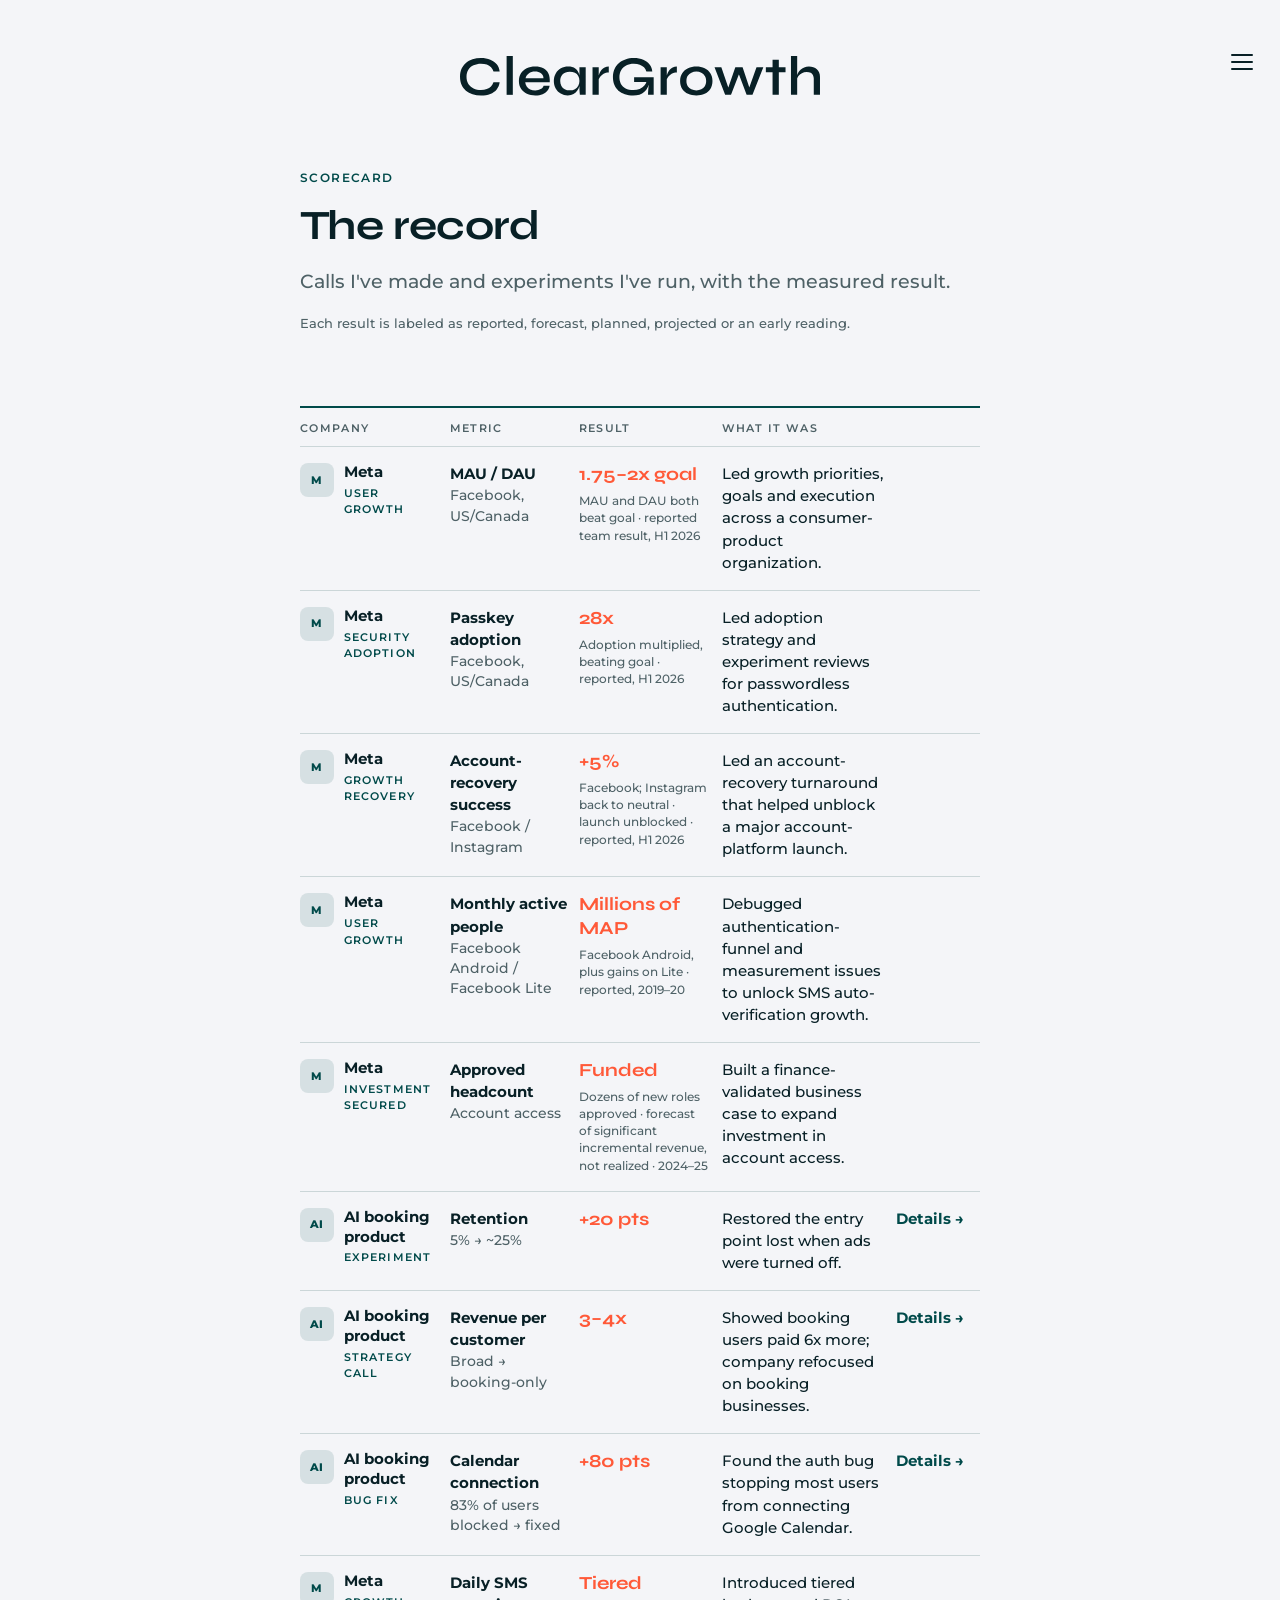
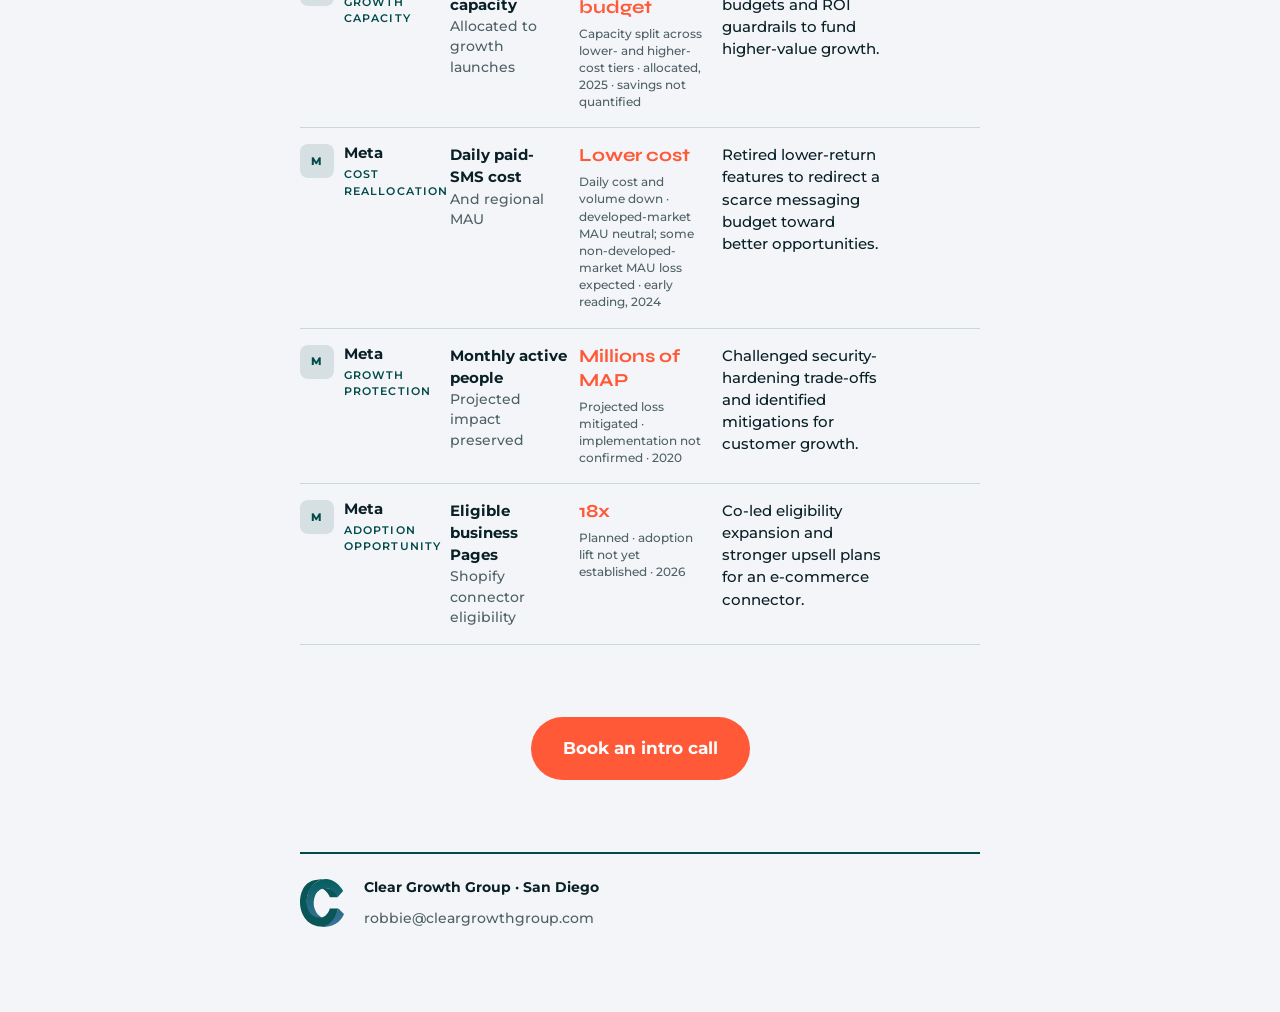
==== commit f90d70d5: "Scorecard: drop tildes from display-font results Co-Authored-By: Claude Opus 5.5 <noreply@anthropic." ====
--- a/scorecard/index.html
+++ b/scorecard/index.html
@@ -67,7 +67,7 @@
         <tr>
           <td class="co"><div class="co-in"><span class="logo" aria-hidden="true">M</span><span><strong>Meta</strong><span class="kind">Security adoption</span></span></div></td>
           <td class="metric"><span class="m-name">Passkey adoption</span><span class="m-move">Facebook, US/Canada</span></td>
-          <td class="result"><span class="r-num">~28x</span><span class="tag">Adoption multiplied, beating goal · reported, H1 2026</span></td>
+          <td class="result"><span class="r-num">28x</span><span class="tag">Adoption multiplied, beating goal · reported, H1 2026</span></td>
           <td class="what">Led adoption strategy and experiment reviews for passwordless authentication.</td>
           <td class="more"></td>
         </tr>
@@ -137,7 +137,7 @@
         <tr>
           <td class="co"><div class="co-in"><span class="logo" aria-hidden="true">M</span><span><strong>Meta</strong><span class="kind">Adoption opportunity</span></span></div></td>
           <td class="metric"><span class="m-name">Eligible business Pages</span><span class="m-move">Shopify connector eligibility</span></td>
-          <td class="result"><span class="r-num">~18x</span><span class="tag">Planned · adoption lift not yet established · 2026</span></td>
+          <td class="result"><span class="r-num">18x</span><span class="tag">Planned · adoption lift not yet established · 2026</span></td>
           <td class="what">Co-led eligibility expansion and stronger upsell plans for an e-commerce connector.</td>
           <td class="more"></td>
         </tr>
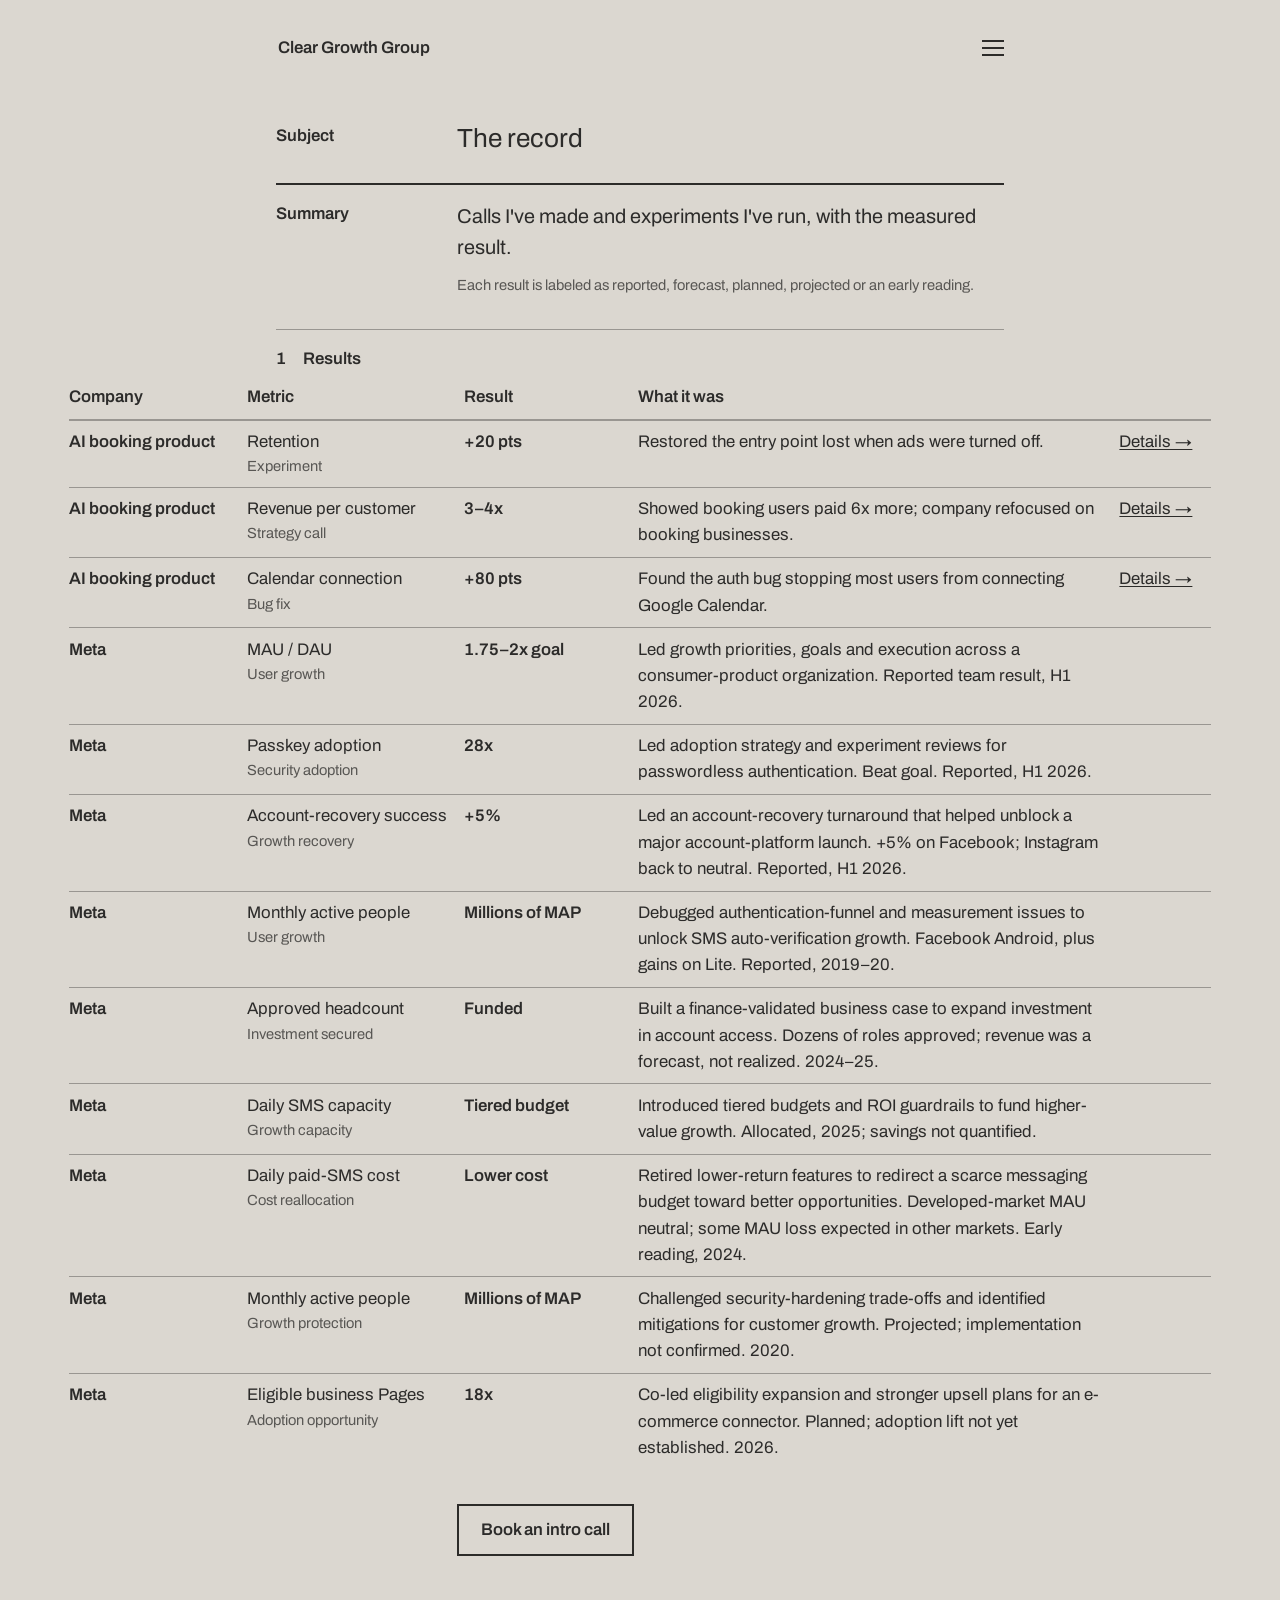
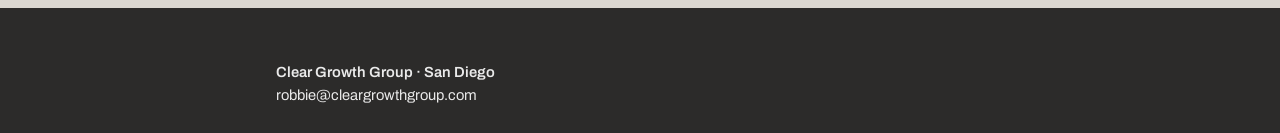
==== commit 51f1215a: "Memo redesign: Brand v3 layout, Archivo type, hamburger menu Rebuilds all six pages in the memo desi" ====
--- a/scorecard/index.html
+++ b/scorecard/index.html
@@ -3,180 +3,94 @@
 <head>
 <meta charset="utf-8">
 <meta name="viewport" content="width=device-width, initial-scale=1">
-<meta name="description" content="Robbie Sutton’s record of growth calls and experiments: what was tried, the result, and what went wrong.">
+<meta name="description" content="Calls I&#x27;ve made and experiments I&#x27;ve run, with the measured result.">
 <meta property="og:title" content="Scorecard · Clear Growth Group">
-<meta property="og:description" content="The record of growth calls and experiments: what was tried, the result, and what went wrong.">
+<meta property="og:description" content="Calls I&#x27;ve made and experiments I&#x27;ve run, with the measured result.">
 <meta property="og:url" content="https://cleargrowthgroup.com/scorecard/">
-<meta property="og:type" content="article">
+<meta property="og:type" content="website">
 <link rel="icon" href="/brand/clear-growth-logo.svg" type="image/svg+xml">
 <title>Scorecard · Clear Growth Group</title>
 <link rel="preconnect" href="https://fonts.googleapis.com">
-<link rel="stylesheet" href="https://fonts.googleapis.com/css2?family=Montserrat:wght@400;500;600;700;800&family=Syne:wght@700&display=swap">
+<link rel="preconnect" href="https://fonts.gstatic.com" crossorigin>
+<link rel="stylesheet" href="https://fonts.googleapis.com/css2?family=Archivo:wght@400;600&display=swap">
 <link rel="stylesheet" href="/assets/site.css">
 </head>
 <body>
-<nav class="menu" aria-label="Site">
-  <button class="menu-btn" type="button" aria-expanded="false" aria-controls="menu-panel" aria-label="Open menu"><span></span><span></span><span></span></button>
-  <div class="menu-panel" id="menu-panel" hidden>
+<header class="site-nav">
+  <div class="wrap nav-row">
+    <a class="wordmark" href="/">Clear Growth Group</a>
+    <nav class="menu" aria-label="Site">
+      <button class="menu-btn" type="button" aria-expanded="false" aria-controls="menu-panel" aria-label="Open menu"><span></span><span></span><span></span></button>
+      <div class="menu-panel" id="menu-panel" hidden>
       <a href="/">Home</a>
       <a href="/scorecard/" aria-current="page">Scorecard</a>
       <a href="/value-to-owners/">Owners and Investors</a>
+      </div>
+    </nav>
   </div>
-</nav>
-<script src="/assets/menu.js" defer></script>
+</header>
 
-<main class="page">
-  <a class="logotype" href="/" aria-label="Clear Growth Group home">
-<svg viewBox="0 0 565 62" fill="none" xmlns="http://www.w3.org/2000/svg" role="img" aria-label="ClearGrowth">
-<g>
-<path d="M62.2085 41.1296C61.6236 45.4958 60.0735 49.2507 57.5582 52.3944C55.043 55.4798 51.6796 57.8667 47.468 59.5549C43.3149 61.185 38.4599 62 32.903 62C28.1064 62 23.6901 61.3596 19.654 60.0789C15.6764 58.7981 12.196 56.9352 9.21283 54.4901C6.28812 51.9869 4.00685 48.9305 2.36901 45.3211C0.789671 41.6535 0 37.462 0 32.7465C0 27.9728 0.789671 23.7812 2.36901 20.1718C4.00685 16.5624 6.28812 13.5061 9.21283 11.0028C12.196 8.44131 15.6764 6.52019 19.654 5.23944C23.6901 3.95868 28.1064 3.31831 32.903 3.31831C38.5184 3.31831 43.4027 4.16244 47.5557 5.8507C51.7673 7.53896 55.1307 9.95493 57.646 13.0986C60.1612 16.2423 61.6821 20.0263 62.2085 24.4507H52.557C51.7381 21.831 50.4512 19.6188 48.6964 17.8141C46.9416 15.9512 44.7188 14.5249 42.028 13.5352C39.3958 12.5455 36.3541 12.0507 32.903 12.0507C28.5744 12.0507 24.6845 12.8657 21.2334 14.4958C17.7822 16.0676 15.0622 18.3962 13.0734 21.4817C11.1431 24.5089 10.178 28.2639 10.178 32.7465C10.178 37.1709 11.1431 40.9258 13.0734 44.0113C15.0622 47.0385 17.7822 49.338 21.2334 50.9099C24.6845 52.4817 28.5744 53.2676 32.903 53.2676C36.3541 53.2676 39.3958 52.8019 42.028 51.8704C44.6603 50.8808 46.8538 49.4836 48.6086 47.6789C50.3635 45.816 51.6503 43.6329 52.4693 41.1296H62.2085Z" fill="currentColor"/>
-<path d="M73.1303 0H82.8695V60.9521H73.1303V0Z" fill="currentColor"/>
-<path d="M131.203 46.631H140.591C140.123 49.6 138.953 52.2488 137.081 54.5775C135.268 56.8479 132.782 58.6526 129.623 59.9916C126.465 61.2723 122.692 61.9127 118.305 61.9127C113.333 61.9127 108.887 61.0103 104.968 59.2056C101.049 57.3427 97.9779 54.723 95.7552 51.3465C93.5324 47.97 92.421 43.9531 92.421 39.2958C92.421 34.6967 93.5031 30.6798 95.6674 27.2451C97.8317 23.8103 100.815 21.1615 104.617 19.2986C108.478 17.4357 112.923 16.5042 117.954 16.5042C123.16 16.5042 127.488 17.4357 130.939 19.2986C134.449 21.1033 137.052 23.8394 138.748 27.507C140.445 31.1164 141.147 35.6864 140.854 41.2169H102.336C102.628 43.662 103.418 45.8742 104.705 47.8535C106.05 49.7747 107.863 51.2883 110.145 52.3944C112.426 53.4423 115.087 53.9662 118.129 53.9662C121.522 53.9662 124.359 53.2967 126.64 51.9577C128.98 50.6188 130.501 48.8432 131.203 46.631ZM117.69 24.3634C113.713 24.3634 110.437 25.3531 107.863 27.3324C105.29 29.2535 103.623 31.7277 102.862 34.7549H131.027C130.793 31.4948 129.477 28.9624 127.079 27.1577C124.681 25.2948 121.551 24.3634 117.69 24.3634Z" fill="currentColor"/>
-<path d="M169.019 61.9127C165.041 61.9127 161.386 60.9521 158.051 59.031C154.776 57.1099 152.144 54.461 150.155 51.0845C148.224 47.6498 147.259 43.7202 147.259 39.2958C147.259 34.7549 148.254 30.7962 150.242 27.4197C152.231 23.985 154.922 21.307 158.315 19.3859C161.707 17.4648 165.509 16.5042 169.721 16.5042C174.401 16.5042 178.115 17.523 180.864 19.5606C183.613 21.5981 185.573 24.3343 186.743 27.769C187.913 31.2038 188.498 35.046 188.498 39.2958C188.498 41.6826 188.147 44.215 187.445 46.893C186.743 49.5127 185.631 51.9577 184.111 54.2282C182.648 56.4986 180.659 58.3615 178.144 59.8169C175.687 61.2141 172.646 61.9127 169.019 61.9127ZM172.002 53.8789C175.278 53.8789 178.056 53.2676 180.338 52.0451C182.677 50.7643 184.432 49.0178 185.602 46.8056C186.831 44.5934 187.445 42.0901 187.445 39.2958C187.445 36.2103 186.831 33.5906 185.602 31.4366C184.374 29.2244 182.619 27.5362 180.338 26.3718C178.056 25.1493 175.278 24.538 172.002 24.538C167.323 24.538 163.696 25.9061 161.122 28.6423C158.549 31.3784 157.262 34.9296 157.262 39.2958C157.262 42.1484 157.876 44.6808 159.104 46.893C160.391 49.1052 162.146 50.8225 164.369 52.0451C166.592 53.2676 169.136 53.8789 172.002 53.8789ZM187.445 17.4648H197.272V60.9521H188.147C188.147 60.9521 188.088 60.3991 187.971 59.293C187.854 58.1869 187.737 56.8479 187.62 55.2761C187.503 53.646 187.445 52.1033 187.445 50.6479V17.4648Z" fill="currentColor"/>
-<path d="M207.978 17.4648H217.717V60.9521H207.978V17.4648ZM233.51 25.7606C230.352 25.7606 227.632 26.43 225.35 27.769C223.128 29.108 221.343 30.738 219.998 32.6592C218.653 34.5803 217.717 36.4432 217.19 38.2479L217.103 33.3577C217.161 32.7174 217.366 31.7568 217.717 30.4761C218.068 29.1371 218.594 27.6817 219.296 26.1099C220.057 24.538 221.051 23.0244 222.279 21.569C223.566 20.0554 225.116 18.8329 226.93 17.9014C228.801 16.97 230.995 16.5042 233.51 16.5042V25.7606Z" fill="currentColor"/>
-<path d="M271.853 62C266.998 62 262.611 61.3596 258.692 60.0789C254.773 58.7981 251.409 56.9352 248.602 54.4901C245.853 51.9869 243.717 48.9305 242.197 45.3211C240.734 41.7117 240.003 37.6366 240.003 33.0958C240.003 28.4967 240.793 24.3634 242.372 20.6958C243.951 17.0282 246.203 13.9136 249.128 11.3521C252.053 8.73239 255.533 6.75305 259.569 5.41408C263.605 4.0169 268.051 3.31831 272.906 3.31831C278.58 3.31831 283.493 4.19155 287.647 5.93802C291.8 7.68451 295.105 10.1296 297.561 13.2732C300.018 16.3587 301.422 20.0263 301.773 24.2761H292.56C291.8 21.7728 290.542 19.6188 288.787 17.8141C287.091 16.0094 284.897 14.6122 282.207 13.6225C279.574 12.5746 276.474 12.0507 272.906 12.0507C268.227 12.0507 264.161 12.9531 260.71 14.7577C257.317 16.5042 254.714 18.9784 252.901 22.1803C251.088 25.3239 250.181 28.9624 250.181 33.0958C250.181 37.2291 250.971 40.8094 252.55 43.8366C254.188 46.8056 256.645 49.1343 259.92 50.8225C263.196 52.4526 267.261 53.2676 272.116 53.2676C275.86 53.2676 279.136 52.7146 281.943 51.6085C284.81 50.4441 287.179 48.8432 289.05 46.8056C290.922 44.7681 292.238 42.4103 292.999 39.7324L297.474 38.6845C296.655 46.1944 293.964 51.9577 289.401 55.9747C284.897 59.9916 279.048 62 271.853 62ZM295.105 60.9521C295.105 59.0892 295.192 56.9934 295.368 54.6648C295.543 52.2779 295.748 49.862 295.982 47.4169C296.274 44.9136 296.538 42.6723 296.772 40.693H273.257V33.5324H303.966V60.9521H295.105Z" fill="currentColor"/>
-<path d="M314.826 17.4648H324.566V60.9521H314.826V17.4648ZM340.359 25.7606C337.201 25.7606 334.481 26.43 332.199 27.769C329.976 29.108 328.192 30.738 326.847 32.6592C325.502 34.5803 324.566 36.4432 324.039 38.2479L323.952 33.3577C324.01 32.7174 324.215 31.7568 324.566 30.4761C324.917 29.1371 325.443 27.6817 326.145 26.1099C326.906 24.538 327.9 23.0244 329.128 21.569C330.415 20.0554 331.965 18.8329 333.779 17.9014C335.65 16.97 337.844 16.5042 340.359 16.5042V25.7606Z" fill="currentColor"/>
-<path d="M370.981 61.9127C366.126 61.9127 361.768 61.0394 357.907 59.293C354.047 57.5465 351.005 54.985 348.782 51.6085C346.56 48.2319 345.448 44.1277 345.448 39.2958C345.448 34.5221 346.56 30.4469 348.782 27.0704C351.005 23.6357 354.047 21.016 357.907 19.2113C361.768 17.4066 366.126 16.5042 370.981 16.5042C375.836 16.5042 380.164 17.4066 383.967 19.2113C387.769 21.016 390.752 23.6357 392.916 27.0704C395.139 30.4469 396.25 34.5221 396.25 39.2958C396.25 44.1277 395.139 48.2319 392.916 51.6085C390.752 54.985 387.769 57.5465 383.967 59.293C380.164 61.0394 375.836 61.9127 370.981 61.9127ZM370.981 53.9662C373.789 53.9662 376.362 53.4131 378.702 52.307C381.042 51.2009 382.884 49.5418 384.23 47.3296C385.634 45.1174 386.336 42.4394 386.336 39.2958C386.336 36.1521 385.634 33.4742 384.23 31.262C382.884 29.0498 381.042 27.3615 378.702 26.1972C376.421 24.9746 373.847 24.3634 370.981 24.3634C368.115 24.3634 365.512 24.9455 363.172 26.1099C360.832 27.2742 358.931 28.9624 357.469 31.1746C356.065 33.3869 355.363 36.0939 355.363 39.2958C355.363 42.4394 356.065 45.1174 357.469 47.3296C358.873 49.5418 360.744 51.2009 363.084 52.307C365.482 53.4131 368.115 53.9662 370.981 53.9662Z" fill="currentColor"/>
-<path d="M455.543 53.6169L452.647 53.5296L465.37 17.4648H476.074L459.052 60.9521H449.84L436.24 24.7127H439.311L425.36 60.9521H416.147L399.476 17.4648H410.181L422.552 53.6169H419.657L432.116 17.4648H443.522L455.543 53.6169Z" fill="currentColor"/>
-<path d="M480.04 17.4648H510.925V25.4113H480.04V17.4648ZM490.569 5.76338H500.396V60.9521H490.569V5.76338Z" fill="currentColor"/>
-<path d="M555.261 60.9521V35.8028C555.261 33.4742 554.851 31.5531 554.032 30.0394C553.272 28.4676 552.073 27.2742 550.435 26.4592C548.797 25.6441 546.633 25.2366 543.942 25.2366C541.251 25.2366 538.795 25.8188 536.572 26.9831C534.349 28.0892 532.536 29.5737 531.132 31.4366C529.728 33.2995 528.909 35.3662 528.675 37.6366L528.587 32.7465C528.88 30.6507 529.523 28.6423 530.518 26.7211C531.512 24.7418 532.828 22.9953 534.466 21.4817C536.104 19.9681 538.034 18.7746 540.257 17.9014C542.48 16.97 544.937 16.5042 547.627 16.5042C550.143 16.5042 552.453 16.8535 554.559 17.5521C556.723 18.2507 558.566 19.2986 560.087 20.6958C561.666 22.0347 562.865 23.723 563.684 25.7606C564.561 27.7399 565 30.0394 565 32.6592V60.9521H555.261ZM519.462 60.9521V0H529.202V60.9521H519.462Z" fill="currentColor"/>
-</g>
-</svg>
-  </a>
-
-  <header class="intro">
-    <span class="eyebrow">Scorecard</span>
-    <h1>The record</h1>
-    <p class="lede">Calls I've made and experiments I've run, with the measured result.</p>
-    <p class="note">Each result is labeled as reported, forecast, planned, projected or an early reading.</p>
-  </header>
-
-  <section class="score" aria-label="Results">
-    <div class="table-wrap">
+<main class="memo">
+  <div class="wrap">
+  <dl class="memo-head">
+    <div class="row"><dt>Subject</dt><dd class="subject">The record</dd></div>
+  </dl>
+  <section class="sec first">
+    <h2>Summary</h2>
+    <div class="sec-body">
+      <p class="summary">Calls I've made and experiments I've run, with the measured result.</p>
+      <p class="note">Each result is labeled as reported, forecast, planned, projected or an early reading.</p>
+    </div>
+  </section>
+  <section class="sec sec-label">
+    <h2><span class="num">1</span>Results</h2>
+  </section>
+  </div>
+  <div class="exhibit">
     <table class="scoretable">
-      <colgroup><col style="width:22%"><col style="width:19%"><col style="width:21%"><col><col style="width:84px"></colgroup>
+      <colgroup><col style="width:170px"><col style="width:217px"><col style="width:174px"><col><col style="width:100px"></colgroup>
       <thead><tr><th>Company</th><th>Metric</th><th>Result</th><th>What it was</th><th><span class="sr">Link</span></th></tr></thead>
       <tbody>
-        <tr>
-          <td class="co"><div class="co-in"><span class="logo" aria-hidden="true">M</span><span><strong>Meta</strong><span class="kind">User growth</span></span></div></td>
-          <td class="metric"><span class="m-name">MAU / DAU</span><span class="m-move">Facebook, US/Canada</span></td>
-          <td class="result"><span class="r-num">1.75&ndash;2x goal</span><span class="tag">MAU and DAU both beat goal · reported team result, H1 2026</span></td>
-          <td class="what">Led growth priorities, goals and execution across a consumer-product organization.</td>
-          <td class="more"></td>
-        </tr>
-        <tr>
-          <td class="co"><div class="co-in"><span class="logo" aria-hidden="true">M</span><span><strong>Meta</strong><span class="kind">Security adoption</span></span></div></td>
-          <td class="metric"><span class="m-name">Passkey adoption</span><span class="m-move">Facebook, US/Canada</span></td>
-          <td class="result"><span class="r-num">28x</span><span class="tag">Adoption multiplied, beating goal · reported, H1 2026</span></td>
-          <td class="what">Led adoption strategy and experiment reviews for passwordless authentication.</td>
-          <td class="more"></td>
-        </tr>
-        <tr>
-          <td class="co"><div class="co-in"><span class="logo" aria-hidden="true">M</span><span><strong>Meta</strong><span class="kind">Growth recovery</span></span></div></td>
-          <td class="metric"><span class="m-name">Account-recovery success</span><span class="m-move">Facebook / Instagram</span></td>
-          <td class="result"><span class="r-num">+5%</span><span class="tag">Facebook; Instagram back to neutral · launch unblocked · reported, H1 2026</span></td>
-          <td class="what">Led an account-recovery turnaround that helped unblock a major account-platform launch.</td>
-          <td class="more"></td>
-        </tr>
-        <tr>
-          <td class="co"><div class="co-in"><span class="logo" aria-hidden="true">M</span><span><strong>Meta</strong><span class="kind">User growth</span></span></div></td>
-          <td class="metric"><span class="m-name">Monthly active people</span><span class="m-move">Facebook Android / Facebook Lite</span></td>
-          <td class="result"><span class="r-num">Millions of MAP</span><span class="tag">Facebook Android, plus gains on Lite · reported, 2019&ndash;20</span></td>
-          <td class="what">Debugged authentication-funnel and measurement issues to unlock SMS auto-verification growth.</td>
-          <td class="more"></td>
-        </tr>
-        <tr>
-          <td class="co"><div class="co-in"><span class="logo" aria-hidden="true">M</span><span><strong>Meta</strong><span class="kind">Investment secured</span></span></div></td>
-          <td class="metric"><span class="m-name">Approved headcount</span><span class="m-move">Account access</span></td>
-          <td class="result"><span class="r-num">Funded</span><span class="tag">Dozens of new roles approved · forecast of significant incremental revenue, not realized · 2024&ndash;25</span></td>
-          <td class="what">Built a finance-validated business case to expand investment in account access.</td>
-          <td class="more"></td>
-        </tr>
-        <tr>
-          <td class="co"><div class="co-in"><span class="logo" aria-hidden="true">AI</span><span><strong>AI booking product</strong><span class="kind">Experiment</span></span></div></td>
-          <td class="metric"><span class="m-name">Retention</span><span class="m-move">5% &rarr; ~25%</span></td>
-          <td class="result"><span class="r-num">+20 pts</span></td>
-          <td class="what">Restored the entry point lost when ads were turned off.</td>
-          <td class="more"><a href="/case-studies/reducing-churn/" aria-label="Details: Retention">Details &rarr;</a></td>
-        </tr>
-        <tr>
-          <td class="co"><div class="co-in"><span class="logo" aria-hidden="true">AI</span><span><strong>AI booking product</strong><span class="kind">Strategy call</span></span></div></td>
-          <td class="metric"><span class="m-name">Revenue per customer</span><span class="m-move">Broad &rarr; booking-only</span></td>
-          <td class="result"><span class="r-num">3&ndash;4x</span></td>
-          <td class="what">Showed booking users paid 6x more; company refocused on booking businesses.</td>
-          <td class="more"><a href="/case-studies/converting-to-paid/" aria-label="Details: Revenue per customer">Details &rarr;</a></td>
-        </tr>
-        <tr>
-          <td class="co"><div class="co-in"><span class="logo" aria-hidden="true">AI</span><span><strong>AI booking product</strong><span class="kind">Bug fix</span></span></div></td>
-          <td class="metric"><span class="m-name">Calendar connection</span><span class="m-move">83% of users blocked &rarr; fixed</span></td>
-          <td class="result"><span class="r-num">+80 pts</span></td>
-          <td class="what">Found the auth bug stopping most users from connecting Google Calendar.</td>
-          <td class="more"><a href="/case-studies/lifetime-value/" aria-label="Details: Calendar connection">Details &rarr;</a></td>
-        </tr>
-        <tr>
-          <td class="co"><div class="co-in"><span class="logo" aria-hidden="true">M</span><span><strong>Meta</strong><span class="kind">Growth capacity</span></span></div></td>
-          <td class="metric"><span class="m-name">Daily SMS capacity</span><span class="m-move">Allocated to growth launches</span></td>
-          <td class="result"><span class="r-num">Tiered budget</span><span class="tag">Capacity split across lower- and higher-cost tiers · allocated, 2025 · savings not quantified</span></td>
-          <td class="what">Introduced tiered budgets and ROI guardrails to fund higher-value growth.</td>
-          <td class="more"></td>
-        </tr>
-        <tr>
-          <td class="co"><div class="co-in"><span class="logo" aria-hidden="true">M</span><span><strong>Meta</strong><span class="kind">Cost reallocation</span></span></div></td>
-          <td class="metric"><span class="m-name">Daily paid-SMS cost</span><span class="m-move">And regional MAU</span></td>
-          <td class="result"><span class="r-num">Lower cost</span><span class="tag">Daily cost and volume down · developed-market MAU neutral; some non-developed-market MAU loss expected · early reading, 2024</span></td>
-          <td class="what">Retired lower-return features to redirect a scarce messaging budget toward better opportunities.</td>
-          <td class="more"></td>
-        </tr>
-        <tr>
-          <td class="co"><div class="co-in"><span class="logo" aria-hidden="true">M</span><span><strong>Meta</strong><span class="kind">Growth protection</span></span></div></td>
-          <td class="metric"><span class="m-name">Monthly active people</span><span class="m-move">Projected impact preserved</span></td>
-          <td class="result"><span class="r-num">Millions of MAP</span><span class="tag">Projected loss mitigated · implementation not confirmed · 2020</span></td>
-          <td class="what">Challenged security-hardening trade-offs and identified mitigations for customer growth.</td>
-          <td class="more"></td>
-        </tr>
-        <tr>
-          <td class="co"><div class="co-in"><span class="logo" aria-hidden="true">M</span><span><strong>Meta</strong><span class="kind">Adoption opportunity</span></span></div></td>
-          <td class="metric"><span class="m-name">Eligible business Pages</span><span class="m-move">Shopify connector eligibility</span></td>
-          <td class="result"><span class="r-num">18x</span><span class="tag">Planned · adoption lift not yet established · 2026</span></td>
-          <td class="what">Co-led eligibility expansion and stronger upsell plans for an e-commerce connector.</td>
-          <td class="more"></td>
-        </tr>
+        <tr><td class="co">AI booking product</td><td><span class="m">Retention</span><span class="sub">Experiment</span></td><td class="res">+20 pts</td><td>Restored the entry point lost when ads were turned off.</td><td class="more"><a href="/case-studies/reducing-churn/" aria-label="Details: Retention">Details &rarr;</a></td></tr>
+        <tr><td class="co">AI booking product</td><td><span class="m">Revenue per customer</span><span class="sub">Strategy call</span></td><td class="res">3–4x</td><td>Showed booking users paid 6x more; company refocused on booking businesses.</td><td class="more"><a href="/case-studies/converting-to-paid/" aria-label="Details: Revenue per customer">Details &rarr;</a></td></tr>
+        <tr><td class="co">AI booking product</td><td><span class="m">Calendar connection</span><span class="sub">Bug fix</span></td><td class="res">+80 pts</td><td>Found the auth bug stopping most users from connecting Google Calendar.</td><td class="more"><a href="/case-studies/lifetime-value/" aria-label="Details: Calendar connection">Details &rarr;</a></td></tr>
+        <tr><td class="co">Meta</td><td><span class="m">MAU / DAU</span><span class="sub">User growth</span></td><td class="res">1.75–2x goal</td><td>Led growth priorities, goals and execution across a consumer-product organization. Reported team result, H1 2026.</td><td class="more"></td></tr>
+        <tr><td class="co">Meta</td><td><span class="m">Passkey adoption</span><span class="sub">Security adoption</span></td><td class="res">28x</td><td>Led adoption strategy and experiment reviews for passwordless authentication. Beat goal. Reported, H1 2026.</td><td class="more"></td></tr>
+        <tr><td class="co">Meta</td><td><span class="m">Account-recovery success</span><span class="sub">Growth recovery</span></td><td class="res">+5%</td><td>Led an account-recovery turnaround that helped unblock a major account-platform launch. +5% on Facebook; Instagram back to neutral. Reported, H1 2026.</td><td class="more"></td></tr>
+        <tr><td class="co">Meta</td><td><span class="m">Monthly active people</span><span class="sub">User growth</span></td><td class="res">Millions of MAP</td><td>Debugged authentication-funnel and measurement issues to unlock SMS auto-verification growth. Facebook Android, plus gains on Lite. Reported, 2019–20.</td><td class="more"></td></tr>
+        <tr><td class="co">Meta</td><td><span class="m">Approved headcount</span><span class="sub">Investment secured</span></td><td class="res">Funded</td><td>Built a finance-validated business case to expand investment in account access. Dozens of roles approved; revenue was a forecast, not realized. 2024–25.</td><td class="more"></td></tr>
+        <tr><td class="co">Meta</td><td><span class="m">Daily SMS capacity</span><span class="sub">Growth capacity</span></td><td class="res">Tiered budget</td><td>Introduced tiered budgets and ROI guardrails to fund higher-value growth. Allocated, 2025; savings not quantified.</td><td class="more"></td></tr>
+        <tr><td class="co">Meta</td><td><span class="m">Daily paid-SMS cost</span><span class="sub">Cost reallocation</span></td><td class="res">Lower cost</td><td>Retired lower-return features to redirect a scarce messaging budget toward better opportunities. Developed-market MAU neutral; some MAU loss expected in other markets. Early reading, 2024.</td><td class="more"></td></tr>
+        <tr><td class="co">Meta</td><td><span class="m">Monthly active people</span><span class="sub">Growth protection</span></td><td class="res">Millions of MAP</td><td>Challenged security-hardening trade-offs and identified mitigations for customer growth. Projected; implementation not confirmed. 2020.</td><td class="more"></td></tr>
+        <tr><td class="co">Meta</td><td><span class="m">Eligible business Pages</span><span class="sub">Adoption opportunity</span></td><td class="res">18x</td><td>Co-led eligibility expansion and stronger upsell plans for an e-commerce connector. Planned; adoption lift not yet established. 2026.</td><td class="more"></td></tr>
       </tbody>
     </table>
-    </div>
-  </section>
-
-  <section class="cta" aria-label="Book an intro call">
-    <a class="btn" href="https://calendar.google.com/calendar/u/0/appointments/schedules/AcZssZ1aaIY-G2V7JUYt1a1uQU1Mao9Z_8CUlrELxVVna4vM2to6d6K-QeKUmfcJwqwmzdV1tEZQL5GA" target="_blank" rel="noopener">Book an intro call</a>
-  </section>
-
-  <footer class="contact">
-<svg class="mark" viewBox="0 0 147 161" fill="none" xmlns="http://www.w3.org/2000/svg" aria-hidden="true">
-<g>
-<path d="M72.9158 30.7296C102.837 25.4842 127.383 43.4882 126.112 60.8547L99.795 60.7779C99.9402 60.0691 93.4319 41.8938 72.9158 30.7296Z" fill="#0A5657"/>
-<g>
-<path d="M144.074 39.7985L126.353 60.4641C126.353 60.4641 126.483 54.3513 113.346 41.7088C96.925 25.9056 79.2035 30.5945 77.0899 31.4628C74.9763 32.3311 58.2302 35.2833 50.101 56.4699C41.9719 77.6565 47.8249 96.4119 47.8249 96.4119C55.954 123.85 73.8379 128.365 73.8379 128.365C42.1016 143.37 20.8357 108.221 20.8357 85.9923C20.8353 78.1775 23.1119 45.0083 36.1185 28.3369C49.1252 11.6654 73.8379 -6.22163 101.64 2.11409C123.881 8.78266 139.196 30.0156 144.074 39.7985Z" fill="url(#paint0_linear_2001_113)"/>
-<path d="M147.001 117.078L128.141 98.3222C125.052 105.616 123.264 115.341 108.794 135.833C97.2177 152.226 76.5479 158.409 67.66 159.451C117.736 165.564 141.419 133.749 147.001 117.078Z" fill="url(#paint1_linear_2001_113)"/>
-</g>
-<path d="M22.9661 65.7247C27.1197 32.6598 50.5756 3.39734 83.9719 0.045296C87.1407 -0.272764 60.8514 1.08753 47.3639 4.0359C8.11713 12.6153 0.000343951 55.0385 0 78.805C-0.000484367 112.276 20.2372 155.933 66.96 158.882C104.338 161.242 122.773 119.403 127.322 98.2382H99.3852C97.9402 108.878 84.1398 130.258 65.0326 129.044C32.3158 126.965 18.8856 98.2069 22.9661 65.7247Z" fill="#0A5657"/>
-</g>
-<defs>
-<linearGradient id="paint0_linear_2001_113" x1="83.9182" y1="0" x2="83.9182" y2="160.22" gradientUnits="userSpaceOnUse">
-<stop stop-color="#055E5F"/>
-<stop offset="1" stop-color="#3B759B"/>
-</linearGradient>
-<linearGradient id="paint1_linear_2001_113" x1="83.9182" y1="0" x2="83.9182" y2="160.22" gradientUnits="userSpaceOnUse">
-<stop stop-color="#055E5F"/>
-<stop offset="1" stop-color="#3B759B"/>
-</linearGradient>
-</defs>
-</svg>
-    <div class="contact-text">
-      <span class="name">Clear Growth Group · San Diego</span>
-      <span>robbie@cleargrowthgroup.com</span>
-    </div>
-  </footer>
+    <ol class="score-list">
+      <li><div class="sc-top"><strong>AI booking product</strong><strong>+20 pts</strong></div><p class="sub">Retention · Experiment</p><p class="sc-what">Restored the entry point lost when ads were turned off.  <a href="/case-studies/reducing-churn/" aria-label="Details: Retention">Details &rarr;</a></p></li>
+      <li><div class="sc-top"><strong>AI booking product</strong><strong>3–4x</strong></div><p class="sub">Revenue per customer · Strategy call</p><p class="sc-what">Showed booking users paid 6x more; company refocused on booking businesses.  <a href="/case-studies/converting-to-paid/" aria-label="Details: Revenue per customer">Details &rarr;</a></p></li>
+      <li><div class="sc-top"><strong>AI booking product</strong><strong>+80 pts</strong></div><p class="sub">Calendar connection · Bug fix</p><p class="sc-what">Found the auth bug stopping most users from connecting Google Calendar.  <a href="/case-studies/lifetime-value/" aria-label="Details: Calendar connection">Details &rarr;</a></p></li>
+      <li><div class="sc-top"><strong>Meta</strong><strong>1.75–2x goal</strong></div><p class="sub">MAU / DAU · User growth</p><p class="sc-what">Led growth priorities, goals and execution across a consumer-product organization. Reported team result, H1 2026.</p></li>
+      <li><div class="sc-top"><strong>Meta</strong><strong>28x</strong></div><p class="sub">Passkey adoption · Security adoption</p><p class="sc-what">Led adoption strategy and experiment reviews for passwordless authentication. Beat goal. Reported, H1 2026.</p></li>
+      <li><div class="sc-top"><strong>Meta</strong><strong>+5%</strong></div><p class="sub">Account-recovery success · Growth recovery</p><p class="sc-what">Led an account-recovery turnaround that helped unblock a major account-platform launch. +5% on Facebook; Instagram back to neutral. Reported, H1 2026.</p></li>
+      <li><div class="sc-top"><strong>Meta</strong><strong>Millions of MAP</strong></div><p class="sub">Monthly active people · User growth</p><p class="sc-what">Debugged authentication-funnel and measurement issues to unlock SMS auto-verification growth. Facebook Android, plus gains on Lite. Reported, 2019–20.</p></li>
+      <li><div class="sc-top"><strong>Meta</strong><strong>Funded</strong></div><p class="sub">Approved headcount · Investment secured</p><p class="sc-what">Built a finance-validated business case to expand investment in account access. Dozens of roles approved; revenue was a forecast, not realized. 2024–25.</p></li>
+      <li><div class="sc-top"><strong>Meta</strong><strong>Tiered budget</strong></div><p class="sub">Daily SMS capacity · Growth capacity</p><p class="sc-what">Introduced tiered budgets and ROI guardrails to fund higher-value growth. Allocated, 2025; savings not quantified.</p></li>
+      <li><div class="sc-top"><strong>Meta</strong><strong>Lower cost</strong></div><p class="sub">Daily paid-SMS cost · Cost reallocation</p><p class="sc-what">Retired lower-return features to redirect a scarce messaging budget toward better opportunities. Developed-market MAU neutral; some MAU loss expected in other markets. Early reading, 2024.</p></li>
+      <li><div class="sc-top"><strong>Meta</strong><strong>Millions of MAP</strong></div><p class="sub">Monthly active people · Growth protection</p><p class="sc-what">Challenged security-hardening trade-offs and identified mitigations for customer growth. Projected; implementation not confirmed. 2020.</p></li>
+      <li><div class="sc-top"><strong>Meta</strong><strong>18x</strong></div><p class="sub">Eligible business Pages · Adoption opportunity</p><p class="sc-what">Co-led eligibility expansion and stronger upsell plans for an e-commerce connector. Planned; adoption lift not yet established. 2026.</p></li>
+    </ol>
+  </div>
+  <div class="wrap">
+  <div class="cta"><a class="btn" href="https://calendar.google.com/calendar/u/0/appointments/schedules/AcZssZ1aaIY-G2V7JUYt1a1uQU1Mao9Z_8CUlrELxVVna4vM2to6d6K-QeKUmfcJwqwmzdV1tEZQL5GA" target="_blank" rel="noopener">Book an intro call</a></div>
+  </div>
 </main>
 
+<footer class="site-footer">
+  <div class="wrap">
+    <p class="foot-name">Clear Growth Group · San Diego</p>
+    <p><a href="mailto:robbie@cleargrowthgroup.com">robbie@cleargrowthgroup.com</a></p>
+  </div>
+</footer>
+<script src="/assets/menu.js"></script>
 </body>
 </html>
--- a/assets/site.css
+++ b/assets/site.css
@@ -1,181 +1,124 @@
-/* Layout: one column memo on a single flat background; logo, thesis, services list, contact. ClearGrowth brand palette (Deep Ink, Deep Teal, Aqua, Coral); Syne headlines, Montserrat body. */
+/* Clear Growth Group — memo design (Brand v3). Tokens from the Offscreen-inspired brand guide. */
 :root {
-  --bg: #F4F5F8;
-  --ink: #082026;
-  --muted: #4E6166;
-  --line: #CBD6D8;
-  --brand: #004A4A;
-  --deep: #082026;
-  --coral: #FF5938;
-  --wordmark: #082026;
-  --font: "Montserrat", "Helvetica Neue", Arial, sans-serif;
-  --display: "Syne", "Montserrat", "Helvetica Neue", Arial, sans-serif;
+  --paper: #dbd7d0;
+  --panel: #f1f1f1;
+  --night: #2c2b2a;
+  --ink: rgba(0, 0, 0, 0.8);
+  --ink-strong: #000;
+  --muted: rgba(0, 0, 0, 0.6);
+  --rule: rgba(0, 0, 0, 0.1);
+  --rule-strong: rgba(0, 0, 0, 0.3);
+  --on-night: rgba(255, 255, 255, 0.9);
+  --label-col: 181px;
+  --memo: 728px;
+  --gutter: 16px;
 }
-@media (prefers-color-scheme: dark) {
-  :root:not([data-theme="light"]) {
-    --bg: #082026; --ink: #F4F5F8; --muted: #A9C3C6; --line: #1E3F45; --brand: #99D8DE; --deep: #F4F5F8; --coral: #FF5938; --wordmark: #99D8DE; color-scheme: dark;
-  }
-}
-:root[data-theme="dark"] {
-  --bg: #082026; --ink: #F4F5F8; --muted: #A9C3C6; --line: #1E3F45; --brand: #99D8DE; --deep: #F4F5F8; --coral: #FF5938; --wordmark: #99D8DE; color-scheme: dark;
-}
-html, body { background: var(--bg); }
+
+*, *::before, *::after { box-sizing: border-box; }
+html { font-size: 105%; -webkit-text-size-adjust: 100%; }
 body {
   margin: 0;
+  background: var(--paper);
   color: var(--ink);
-  font-family: var(--font);
-  font-size: 1.125rem;
-  font-weight: 500;
-  line-height: 1.88;
-  padding-left: max(16px, env(safe-area-inset-left, 0px));
-  padding-right: max(16px, env(safe-area-inset-right, 0px));
-  padding-block: 56px 80px;
+  font-family: "Archivo", "Helvetica Neue", Helvetica, Arial, sans-serif;
+  font-size: 1rem;           /* 16.8px */
+  line-height: 1.5625;       /* 26.25px */
+  font-weight: 400;
 }
-.page { max-width: 680px; margin: 0 auto; display: flex; flex-direction: column; gap: 72px; }
+p, h1, h2, h3, dl, dd, ol { margin: 0; }
+ol { padding: 0; list-style: none; }
+strong, b { font-weight: 600; }
+a { color: var(--ink); text-decoration: underline; text-underline-offset: 2px; text-decoration-thickness: 1px; }
+a:hover, a:focus-visible { color: var(--ink-strong); }
+:focus-visible { outline: 2px solid var(--ink-strong); outline-offset: 2px; }
 
-.logotype { display: block; color: var(--wordmark); line-height: 0; }
-.logotype svg { width: 360px; max-width: 100%; height: auto; display: block; margin-inline: auto; }
-.mark { display: block; width: 44px; height: auto; }
+.wrap { max-width: calc(var(--memo) + 2 * var(--gutter)); margin: 0 auto; padding: 0 var(--gutter); }
 
-.body { display: flex; flex-direction: column; gap: 1.1em; }
-.body p { margin: 0; }
-.body strong { font-weight: 700; color: var(--deep); }
-
-h2 { font-family: var(--display); font-size: 2rem; font-weight: 700; line-height: 1.15; letter-spacing: -0.01em; color: var(--ink); margin: 0 0 0.25em; text-wrap: balance; }
-
-.services { display: flex; flex-direction: column; gap: 12px; }
-.services ol { list-style: none; margin: 0; padding: 0; border-top: 2px solid var(--brand); }
-.svc { display: grid; grid-template-columns: 190px 1fr; gap: 10px 28px; padding-block: 20px; border-bottom: 1px solid var(--line); }
-.svc-head { min-width: 0; display: flex; flex-direction: column; gap: 4px; }
-.svc h3 { margin: 0; font-family: var(--display); font-size: 1.05rem; font-weight: 700; line-height: 1.35; color: var(--ink); }
-.term { font-size: 0.72rem; font-weight: 600; letter-spacing: 0.12em; text-transform: uppercase; color: var(--brand); }
-.price { font-size: 0.95rem; font-weight: 700; color: var(--coral); font-variant-numeric: tabular-nums; }
-.svc p { margin: 0; min-width: 0; font-size: 0.98rem; color: var(--ink); }
-
-.cta { display: flex; justify-content: center; }
-.btn { display: inline-block; background: var(--coral); color: #FFFFFF; font-family: var(--font); font-weight: 700; font-size: 1.05rem; text-decoration: none; padding: 16px 32px; border-radius: 999px; transition: filter .15s ease; }
-.btn:hover { filter: brightness(0.94); }
-.btn:focus-visible { outline: 3px solid var(--brand); outline-offset: 3px; }
-
-.contact { border-top: 2px solid var(--brand); padding-top: 20px; display: flex; align-items: center; gap: 20px; font-size: 0.9rem; }
-.contact-text { display: flex; flex-wrap: wrap; gap: 4px 24px; min-width: 0; }
-.contact .name { font-weight: 700; color: var(--deep); width: 100%; }
-.contact span { color: var(--muted); user-select: all; }
-.contact .name { user-select: auto; }
-.contact a { color: var(--brand); font-weight: 600; text-decoration: none; }
-.contact a:hover, .contact a:focus-visible { text-decoration: underline; }
-
-@media (max-width: 560px) {
-  body { font-size: 1.0625rem; line-height: 1.8; padding-block: 40px 56px; }
-  .page { gap: 52px; }
-  h2 { font-size: 1.6rem; }
-  .svc { grid-template-columns: 1fr; }
-  .contact-text { flex-direction: column; gap: 4px; }
-  .logotype svg { width: 260px; }
-}
-
-/* ---- Menu (all pages) ---- */
-body { position: relative; }
-.menu { position: absolute; top: 40px; right: max(16px, env(safe-area-inset-right, 0px)); z-index: 10; }
-.menu-btn { width: 44px; height: 44px; display: grid; place-content: center; gap: 5px; background: transparent; border: 0; border-radius: 10px; cursor: pointer; padding: 0; }
-.menu-btn span { display: block; width: 22px; height: 2px; border-radius: 2px; background: var(--ink); transition: transform .2s ease, opacity .2s ease; }
-.menu-btn:hover { background: color-mix(in srgb, var(--ink) 6%, transparent); }
-.menu-btn:focus-visible { outline: 3px solid var(--brand); outline-offset: 2px; }
+/* Nav */
+.site-nav { padding-top: 26px; }
+.nav-row { display: flex; align-items: center; justify-content: space-between; position: relative; }
+.wordmark { font-weight: 600; line-height: 1.2; text-decoration: none; padding: 4px 2px; }
+.menu { position: relative; margin-right: -11px; }
+.menu-btn { width: 44px; height: 44px; display: grid; place-content: center; gap: 5px; background: transparent; border: 0; padding: 0; cursor: pointer; }
+.menu-btn span { display: block; width: 22px; height: 2px; background: var(--ink); transition: transform .2s ease, opacity .2s ease; }
+.menu-btn:hover span { background: var(--ink-strong); }
 .menu-btn[aria-expanded="true"] span:nth-child(1) { transform: translateY(7px) rotate(45deg); }
 .menu-btn[aria-expanded="true"] span:nth-child(2) { opacity: 0; }
 .menu-btn[aria-expanded="true"] span:nth-child(3) { transform: translateY(-7px) rotate(-45deg); }
-.menu-panel { position: absolute; right: 0; top: 52px; width: 260px; background: var(--bg); border: 1px solid var(--line); border-top: 2px solid var(--brand); border-radius: 12px; padding: 12px 8px; box-shadow: 0 12px 32px rgba(8,32,38,.12); font-size: 0.95rem; line-height: 1.4; }
+.menu-panel { position: absolute; right: 0; top: 50px; z-index: 10; width: 260px; background: var(--panel); padding: 16px 20px; display: flex; flex-direction: column; align-items: flex-start; gap: 10px; }
 .menu-panel[hidden] { display: none; }
-.menu-panel a { display: block; padding: 9px 12px; border-radius: 8px; color: var(--ink); text-decoration: none; font-weight: 600; }
-.menu-panel a:hover, .menu-panel a:focus-visible { background: color-mix(in srgb, var(--brand) 10%, transparent); outline: none; }
-.menu-panel a[aria-current="page"] { color: var(--brand); }
-.menu-label { display: none; margin: 10px 12px 2px; font-size: 0.68rem; font-weight: 600; letter-spacing: 0.12em; text-transform: uppercase; color: var(--muted); }
+.menu-panel a { font-weight: 600; line-height: 1.2; text-decoration: none; padding: 4px 2px; border-bottom: 2px solid transparent; }
+.menu-panel a:hover, .menu-panel a[aria-current="page"] { border-bottom-color: var(--ink); color: var(--ink-strong); }
 
-/* ---- Sub-pages ---- */
-a.logotype { text-decoration: none; }
-.intro { display: flex; flex-direction: column; gap: 14px; }
-.eyebrow { font-size: 0.72rem; font-weight: 600; letter-spacing: 0.12em; text-transform: uppercase; color: var(--brand); }
-h1 { font-family: var(--display); font-size: 2.6rem; font-weight: 700; line-height: 1.1; letter-spacing: -0.015em; color: var(--ink); margin: 0; text-wrap: balance; }
-.lede { margin: 0; font-size: 1.2rem; color: var(--muted); }
-.stats { display: grid; grid-template-columns: repeat(auto-fit, minmax(180px, 1fr)); border-top: 2px solid var(--brand); }
-.stat { padding: 20px 20px 20px 0; border-bottom: 1px solid var(--line); display: flex; flex-direction: column; gap: 6px; }
-.stat-num { font-family: var(--display); font-size: 2.2rem; font-weight: 700; line-height: 1; color: var(--coral); font-variant-numeric: tabular-nums; }
-.stat-label { font-size: 0.88rem; line-height: 1.5; color: var(--muted); }
-.story { display: flex; flex-direction: column; gap: 28px; }
-.story section { display: grid; grid-template-columns: 190px 1fr; gap: 10px 28px; }
-.story h3 { margin: 0; font-family: var(--display); font-size: 1.05rem; font-weight: 700; line-height: 1.88; color: var(--ink); }
-.story p { margin: 0; }
-.next { border-top: 1px solid var(--line); padding-top: 20px; display: flex; justify-content: space-between; gap: 16px; font-size: 0.95rem; }
-.next a { color: var(--brand); font-weight: 700; text-decoration: none; }
-.next a:hover, .next a:focus-visible { text-decoration: underline; }
-.next .term { align-self: center; }
+/* Memo */
+.memo { padding: 52.5px 0 52.5px; }
+.memo-head { border-bottom: 2px solid var(--ink); padding-bottom: 20px; }
+.memo-head .row, .spec .row { display: grid; grid-template-columns: var(--label-col) 1fr; padding-bottom: 9px; }
+.memo-head .row + .row { border-top: 2px solid var(--rule); padding-top: 7px; }
+.memo-head dt, .spec dt { font-weight: 600; }
+.memo-head dd.subject { font-size: 1.5625rem; line-height: 1.2; }
 
-.levers ol { list-style: none; margin: 0; padding: 0; border-top: 2px solid var(--brand); }
-.math { display: flex; flex-direction: column; gap: 16px; }
-.math > p { margin: 0; }
-.formula { font-family: var(--display); font-weight: 700; font-size: 1.15rem; color: var(--brand); }
-.ex { border: 1px solid var(--line); border-radius: 12px; padding: 20px 24px; display: flex; flex-direction: column; gap: 12px; }
-.ex h3 { margin: 0; font-family: var(--display); font-size: 1.05rem; font-weight: 700; line-height: 1.35; color: var(--ink); }
-.ex .given { margin: 0; font-size: 0.95rem; color: var(--muted); }
-.ex dl { margin: 0; display: grid; grid-template-columns: 1fr auto; gap: 6px 0; font-size: 0.95rem; font-variant-numeric: tabular-nums; }
-.ex dt { color: var(--ink); }
-.ex dd { margin: 0; padding-left: 16px; text-align: right; font-weight: 700; color: var(--ink); }
-.ex .total { border-top: 1px solid var(--line); padding-top: 8px; }
-.ex .total dd { color: var(--coral); font-size: 1.15rem; }
-.note { margin: 0; font-size: 0.82rem; line-height: 1.6; color: var(--muted); }
+.sec { display: grid; grid-template-columns: var(--label-col) 1fr; padding: 16px 0 32px; border-top: 1px solid var(--rule-strong); }
+.sec.first { border-top: 0; }
+.sec h2 { font-size: 1rem; line-height: 1.5625; font-weight: 600; padding-right: 24px; }
+.sec h2 .num { display: inline-block; min-width: 1.6em; }
+.sec-body { display: flex; flex-direction: column; gap: 26.25px; min-width: 0; }
+.summary { font-size: 1.1875rem; line-height: 1.5625; }   /* 19.95 / 31.17 */
+.note { font-size: .875rem; line-height: 1.5625; color: var(--muted); margin-top: -16px; }
+.sec-label { padding-bottom: 4px; }
 
-@media (max-width: 560px) {
-  .menu { top: 26px; }
-  .logotype svg { width: 220px; }
-  h1 { font-size: 2rem; }
-  .lede { font-size: 1.08rem; }
-  .story section { grid-template-columns: 1fr; gap: 2px; }
-  .ex { padding: 16px 18px; }
-  .next { flex-direction: column; }
+.items li + li { border-top: 2px solid var(--rule); padding-top: 12px; }
+.items li { padding-bottom: 12px; display: flex; flex-direction: column; gap: 4px; }
+.items li:last-child { padding-bottom: 0; }
+.items h3 { font-size: 1rem; line-height: 1.5625; font-weight: 600; }
+.item-head { display: flex; justify-content: space-between; gap: 12px; }
+.price { font-weight: 600; white-space: nowrap; }
+.term { color: var(--muted); }
+
+.spec .row { grid-template-columns: 140px 1fr; }
+.spec .row + .row { border-top: 2px solid var(--rule); padding-top: 7px; }
+
+.cta { padding: 8px 0 0 var(--label-col); }
+.btn { display: inline-block; border: 2px solid var(--ink); padding: 11px 22px; font-weight: 600; text-decoration: none; line-height: 1.5625; }
+.btn:hover, .btn:focus-visible { background: var(--ink-strong); border-color: var(--ink-strong); color: var(--paper); }
+
+/* Scorecard exhibit */
+.exhibit { max-width: 1280px; margin: 0 auto; padding: 0 69px 26.25px; }
+.scoretable { width: 100%; border-collapse: collapse; table-layout: fixed; }
+.scoretable th { font-weight: 600; text-align: left; vertical-align: bottom; padding: 8.4px; border-bottom: 2px solid var(--rule-strong); }
+.scoretable td { vertical-align: top; padding: 8.4px; }
+.scoretable th:first-child, .scoretable td:first-child { padding-left: 0; }
+.scoretable tbody tr + tr td { border-top: 1px solid var(--rule-strong); }
+.scoretable .co, .scoretable .res { font-weight: 600; }
+.scoretable .m { display: block; }
+.sub { display: block; font-size: .875rem; line-height: 1.5625; color: var(--muted); }
+.scoretable .more { white-space: nowrap; }
+.sr { position: absolute; width: 1px; height: 1px; overflow: hidden; clip: rect(0 0 0 0); }
+.score-list { display: none; }
+
+/* Footer */
+.site-footer { background: var(--night); color: var(--on-night); padding: 52.5px 0 26.25px; font-size: .875rem; line-height: 1.5625; }
+.site-footer a { color: var(--on-night); text-decoration: none; }
+.site-footer a:hover { color: #fff; text-decoration: underline; }
+.foot-name { font-weight: 600; }
+
+/* Below 50em: stack */
+@media (max-width: 50em) {
+  :root { --label-col: 90px; }
+  .site-nav { padding-top: 20px; }
+  .menu { margin-right: -11px; }
+  .memo { padding-top: 34px; }
+  .memo-head dd.subject { font-size: 1.3125rem; line-height: 1.2; }
+  .sec { grid-template-columns: 1fr; gap: 14px; }
+  .sec-body { gap: 25.2px; }
+  body { line-height: 1.5; }
+  .spec .row { grid-template-columns: 100px 1fr; }
+  .cta { padding-left: 0; }
+  .exhibit { padding: 0 var(--gutter) 26.25px; }
+  .scoretable { display: none; }
+  .score-list { display: block; }
+  .score-list li { padding: 10px 0; display: flex; flex-direction: column; gap: 2px; }
+  .score-list li + li { border-top: 1px solid var(--rule-strong); }
+  .sc-top { display: flex; justify-content: space-between; gap: 12px; }
+  .sc-what { font-size: .875rem; line-height: 1.5625; }
 }
-
-/* ---- Tagline (main page) ---- */
-.masthead { display: flex; flex-direction: column; align-items: center; gap: 20px; }
-.tagline { margin: 0; max-width: 520px; text-align: center; font-size: 1.15rem; font-weight: 600; line-height: 1.55; color: var(--muted); text-wrap: balance; }
-@media (max-width: 560px) { .tagline { font-size: 1.02rem; } }
-
-/* ---- Scorecard ---- */
-.scorelink { margin-top: -32px; }
-.score { display: flex; flex-direction: column; gap: 12px; }
-.table-wrap { width: 100%; }
-.scoretable { width: 100%; border-collapse: collapse; border-top: 2px solid var(--brand); font-size: 0.92rem; line-height: 1.5; }
-.scoretable th { text-align: left; font-size: 0.68rem; font-weight: 600; letter-spacing: 0.12em; text-transform: uppercase; color: var(--muted); padding: 12px 12px 10px 0; border-bottom: 1px solid var(--line); }
-.scoretable td { padding: 16px 12px 16px 0; border-bottom: 1px solid var(--line); vertical-align: top; }
-.scoretable { table-layout: fixed; }
-.co-in { display: flex; gap: 10px; align-items: flex-start; }
-.co-in > span:last-child { display: flex; flex-direction: column; gap: 2px; }
-.co-in strong { font-weight: 700; color: var(--ink); line-height: 1.35; }
-.logo { flex: none; width: 34px; height: 34px; border-radius: 8px; display: grid; place-items: center; background: color-mix(in srgb, var(--brand) 12%, transparent); color: var(--brand); font-size: 0.7rem; font-weight: 800; letter-spacing: 0.04em; }
-.logo img, img.logo { width: 34px; height: 34px; object-fit: contain; }
-.kind { font-size: 0.68rem; font-weight: 600; letter-spacing: 0.1em; text-transform: uppercase; color: var(--brand); }
-.m-name { display: block; font-weight: 700; color: var(--ink); }
-.m-move { display: block; color: var(--muted); font-size: 0.85rem; }
-.result { font-family: var(--display); font-weight: 700; font-size: 1.15rem; line-height: 1.3; color: var(--coral); }
-.result.neg { color: var(--ink); }
-.what { color: var(--ink); }
-.more { white-space: nowrap; padding-right: 0 !important; }
-.more a { color: var(--brand); font-weight: 700; text-decoration: none; }
-.more a:hover, .more a:focus-visible { text-decoration: underline; }
-.sr { position: absolute; width: 1px; height: 1px; overflow: hidden; clip: rect(0 0 0 0); }
-@media (max-width: 720px) {
-  .scoretable thead { position: absolute; width: 1px; height: 1px; overflow: hidden; clip: rect(0 0 0 0); }
-  .scoretable colgroup { display: none; }
-  .scoretable, .scoretable tbody, .scoretable tr, .scoretable td { display: block; width: 100%; }
-  .scoretable tr { padding: 18px 0; border-bottom: 1px solid var(--line); display: grid; grid-template-columns: 1fr auto; gap: 8px 12px; }
-  .scoretable td { border: 0; padding: 0; }
-  .scoretable .co { grid-column: 1 / -1; }
-  .scoretable .metric { grid-column: 1; }
-  .scoretable .result { grid-column: 2; grid-row: 2; text-align: right; white-space: normal; }
-  .scoretable .what, .scoretable .more { grid-column: 1 / -1; }
-  .scorelink { margin-top: -20px; }
-}
-
-.r-num { display: block; }
-.tag { display: block; margin-top: 6px; font-family: var(--font); font-size: 0.74rem; font-weight: 500; line-height: 1.45; color: var(--muted); }
-.more:empty { padding: 0 !important; }
-@media (max-width: 720px) { .scoretable .result { text-align: left; grid-column: 1 / -1; grid-row: auto; } }
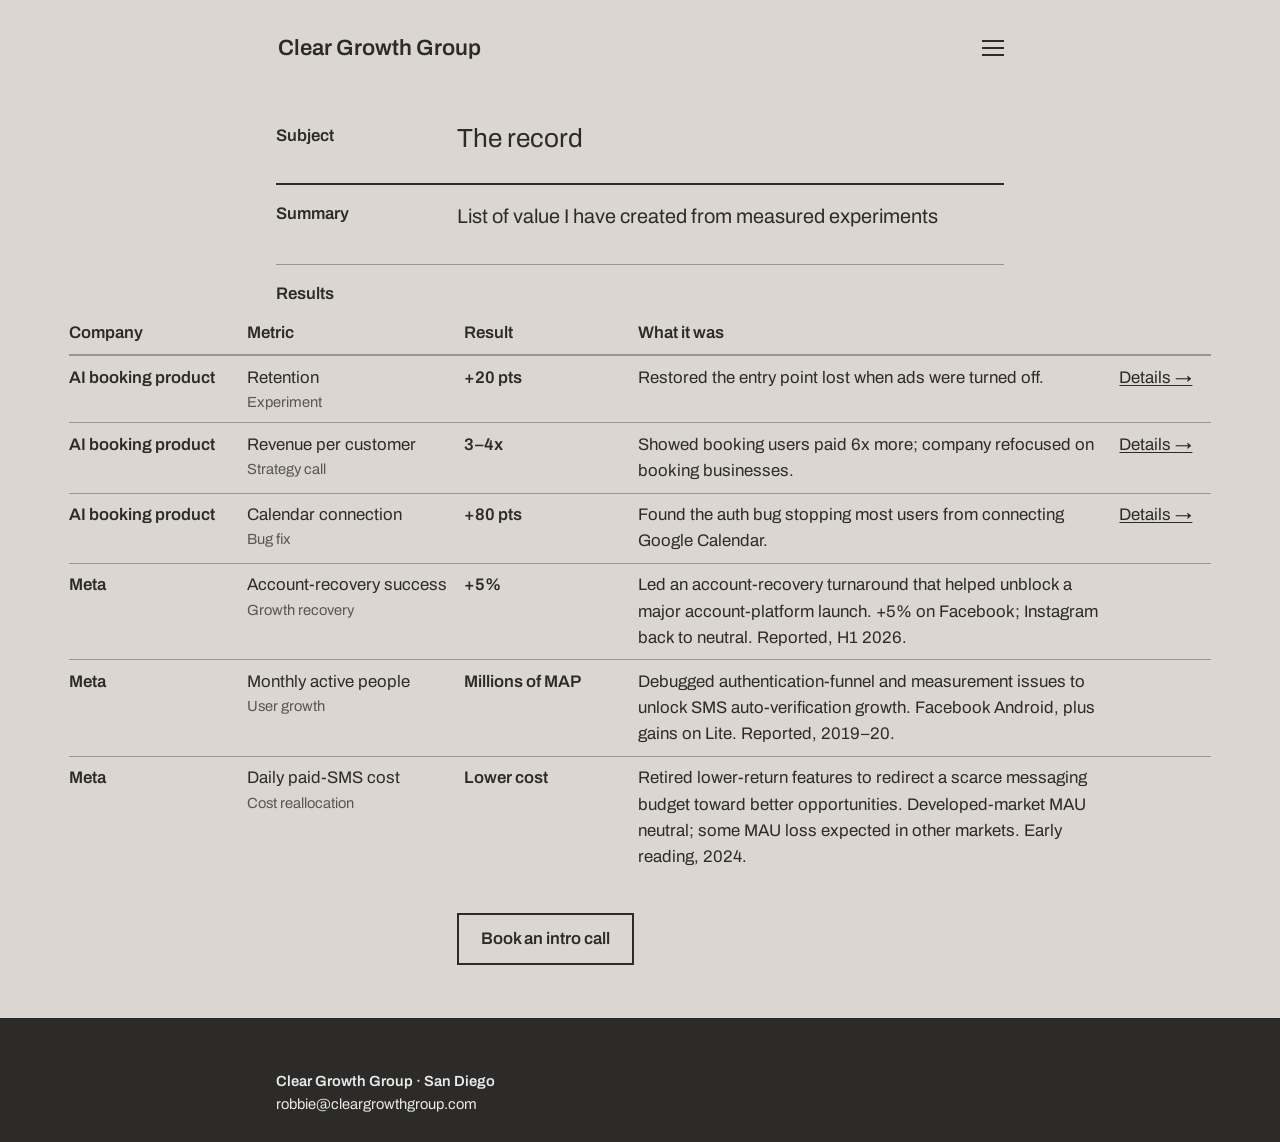
==== commit 243815ac: "Copy and layout edits: Overview subject, larger wordmark, trimmed scorecard - Home: subject 'Overvie" ====
--- a/scorecard/index.html
+++ b/scorecard/index.html
@@ -3,9 +3,9 @@
 <head>
 <meta charset="utf-8">
 <meta name="viewport" content="width=device-width, initial-scale=1">
-<meta name="description" content="Calls I&#x27;ve made and experiments I&#x27;ve run, with the measured result.">
+<meta name="description" content="List of value I have created from measured experiments">
 <meta property="og:title" content="Scorecard · Clear Growth Group">
-<meta property="og:description" content="Calls I&#x27;ve made and experiments I&#x27;ve run, with the measured result.">
+<meta property="og:description" content="List of value I have created from measured experiments">
 <meta property="og:url" content="https://cleargrowthgroup.com/scorecard/">
 <meta property="og:type" content="website">
 <link rel="icon" href="/brand/clear-growth-logo.svg" type="image/svg+xml">
@@ -38,12 +38,11 @@
   <section class="sec first">
     <h2>Summary</h2>
     <div class="sec-body">
-      <p class="summary">Calls I've made and experiments I've run, with the measured result.</p>
-      <p class="note">Each result is labeled as reported, forecast, planned, projected or an early reading.</p>
+      <p class="summary">List of value I have created from measured experiments</p>
     </div>
   </section>
   <section class="sec sec-label">
-    <h2><span class="num">1</span>Results</h2>
+    <h2>Results</h2>
   </section>
   </div>
   <div class="exhibit">
@@ -54,30 +53,18 @@
         <tr><td class="co">AI booking product</td><td><span class="m">Retention</span><span class="sub">Experiment</span></td><td class="res">+20 pts</td><td>Restored the entry point lost when ads were turned off.</td><td class="more"><a href="/case-studies/reducing-churn/" aria-label="Details: Retention">Details &rarr;</a></td></tr>
         <tr><td class="co">AI booking product</td><td><span class="m">Revenue per customer</span><span class="sub">Strategy call</span></td><td class="res">3–4x</td><td>Showed booking users paid 6x more; company refocused on booking businesses.</td><td class="more"><a href="/case-studies/converting-to-paid/" aria-label="Details: Revenue per customer">Details &rarr;</a></td></tr>
         <tr><td class="co">AI booking product</td><td><span class="m">Calendar connection</span><span class="sub">Bug fix</span></td><td class="res">+80 pts</td><td>Found the auth bug stopping most users from connecting Google Calendar.</td><td class="more"><a href="/case-studies/lifetime-value/" aria-label="Details: Calendar connection">Details &rarr;</a></td></tr>
-        <tr><td class="co">Meta</td><td><span class="m">MAU / DAU</span><span class="sub">User growth</span></td><td class="res">1.75–2x goal</td><td>Led growth priorities, goals and execution across a consumer-product organization. Reported team result, H1 2026.</td><td class="more"></td></tr>
-        <tr><td class="co">Meta</td><td><span class="m">Passkey adoption</span><span class="sub">Security adoption</span></td><td class="res">28x</td><td>Led adoption strategy and experiment reviews for passwordless authentication. Beat goal. Reported, H1 2026.</td><td class="more"></td></tr>
         <tr><td class="co">Meta</td><td><span class="m">Account-recovery success</span><span class="sub">Growth recovery</span></td><td class="res">+5%</td><td>Led an account-recovery turnaround that helped unblock a major account-platform launch. +5% on Facebook; Instagram back to neutral. Reported, H1 2026.</td><td class="more"></td></tr>
         <tr><td class="co">Meta</td><td><span class="m">Monthly active people</span><span class="sub">User growth</span></td><td class="res">Millions of MAP</td><td>Debugged authentication-funnel and measurement issues to unlock SMS auto-verification growth. Facebook Android, plus gains on Lite. Reported, 2019–20.</td><td class="more"></td></tr>
-        <tr><td class="co">Meta</td><td><span class="m">Approved headcount</span><span class="sub">Investment secured</span></td><td class="res">Funded</td><td>Built a finance-validated business case to expand investment in account access. Dozens of roles approved; revenue was a forecast, not realized. 2024–25.</td><td class="more"></td></tr>
-        <tr><td class="co">Meta</td><td><span class="m">Daily SMS capacity</span><span class="sub">Growth capacity</span></td><td class="res">Tiered budget</td><td>Introduced tiered budgets and ROI guardrails to fund higher-value growth. Allocated, 2025; savings not quantified.</td><td class="more"></td></tr>
         <tr><td class="co">Meta</td><td><span class="m">Daily paid-SMS cost</span><span class="sub">Cost reallocation</span></td><td class="res">Lower cost</td><td>Retired lower-return features to redirect a scarce messaging budget toward better opportunities. Developed-market MAU neutral; some MAU loss expected in other markets. Early reading, 2024.</td><td class="more"></td></tr>
-        <tr><td class="co">Meta</td><td><span class="m">Monthly active people</span><span class="sub">Growth protection</span></td><td class="res">Millions of MAP</td><td>Challenged security-hardening trade-offs and identified mitigations for customer growth. Projected; implementation not confirmed. 2020.</td><td class="more"></td></tr>
-        <tr><td class="co">Meta</td><td><span class="m">Eligible business Pages</span><span class="sub">Adoption opportunity</span></td><td class="res">18x</td><td>Co-led eligibility expansion and stronger upsell plans for an e-commerce connector. Planned; adoption lift not yet established. 2026.</td><td class="more"></td></tr>
       </tbody>
     </table>
     <ol class="score-list">
       <li><div class="sc-top"><strong>AI booking product</strong><strong>+20 pts</strong></div><p class="sub">Retention · Experiment</p><p class="sc-what">Restored the entry point lost when ads were turned off.  <a href="/case-studies/reducing-churn/" aria-label="Details: Retention">Details &rarr;</a></p></li>
       <li><div class="sc-top"><strong>AI booking product</strong><strong>3–4x</strong></div><p class="sub">Revenue per customer · Strategy call</p><p class="sc-what">Showed booking users paid 6x more; company refocused on booking businesses.  <a href="/case-studies/converting-to-paid/" aria-label="Details: Revenue per customer">Details &rarr;</a></p></li>
       <li><div class="sc-top"><strong>AI booking product</strong><strong>+80 pts</strong></div><p class="sub">Calendar connection · Bug fix</p><p class="sc-what">Found the auth bug stopping most users from connecting Google Calendar.  <a href="/case-studies/lifetime-value/" aria-label="Details: Calendar connection">Details &rarr;</a></p></li>
-      <li><div class="sc-top"><strong>Meta</strong><strong>1.75–2x goal</strong></div><p class="sub">MAU / DAU · User growth</p><p class="sc-what">Led growth priorities, goals and execution across a consumer-product organization. Reported team result, H1 2026.</p></li>
-      <li><div class="sc-top"><strong>Meta</strong><strong>28x</strong></div><p class="sub">Passkey adoption · Security adoption</p><p class="sc-what">Led adoption strategy and experiment reviews for passwordless authentication. Beat goal. Reported, H1 2026.</p></li>
       <li><div class="sc-top"><strong>Meta</strong><strong>+5%</strong></div><p class="sub">Account-recovery success · Growth recovery</p><p class="sc-what">Led an account-recovery turnaround that helped unblock a major account-platform launch. +5% on Facebook; Instagram back to neutral. Reported, H1 2026.</p></li>
       <li><div class="sc-top"><strong>Meta</strong><strong>Millions of MAP</strong></div><p class="sub">Monthly active people · User growth</p><p class="sc-what">Debugged authentication-funnel and measurement issues to unlock SMS auto-verification growth. Facebook Android, plus gains on Lite. Reported, 2019–20.</p></li>
-      <li><div class="sc-top"><strong>Meta</strong><strong>Funded</strong></div><p class="sub">Approved headcount · Investment secured</p><p class="sc-what">Built a finance-validated business case to expand investment in account access. Dozens of roles approved; revenue was a forecast, not realized. 2024–25.</p></li>
-      <li><div class="sc-top"><strong>Meta</strong><strong>Tiered budget</strong></div><p class="sub">Daily SMS capacity · Growth capacity</p><p class="sc-what">Introduced tiered budgets and ROI guardrails to fund higher-value growth. Allocated, 2025; savings not quantified.</p></li>
       <li><div class="sc-top"><strong>Meta</strong><strong>Lower cost</strong></div><p class="sub">Daily paid-SMS cost · Cost reallocation</p><p class="sc-what">Retired lower-return features to redirect a scarce messaging budget toward better opportunities. Developed-market MAU neutral; some MAU loss expected in other markets. Early reading, 2024.</p></li>
-      <li><div class="sc-top"><strong>Meta</strong><strong>Millions of MAP</strong></div><p class="sub">Monthly active people · Growth protection</p><p class="sc-what">Challenged security-hardening trade-offs and identified mitigations for customer growth. Projected; implementation not confirmed. 2020.</p></li>
-      <li><div class="sc-top"><strong>Meta</strong><strong>18x</strong></div><p class="sub">Eligible business Pages · Adoption opportunity</p><p class="sc-what">Co-led eligibility expansion and stronger upsell plans for an e-commerce connector. Planned; adoption lift not yet established. 2026.</p></li>
     </ol>
   </div>
   <div class="wrap">
--- a/assets/site.css
+++ b/assets/site.css
@@ -37,7 +37,7 @@
 /* Nav */
 .site-nav { padding-top: 26px; }
 .nav-row { display: flex; align-items: center; justify-content: space-between; position: relative; }
-.wordmark { font-weight: 600; line-height: 1.2; text-decoration: none; padding: 4px 2px; }
+.wordmark { font-weight: 600; font-size: 1.3125rem; line-height: 1.2; text-decoration: none; padding: 4px 2px; }
 .menu { position: relative; margin-right: -11px; }
 .menu-btn { width: 44px; height: 44px; display: grid; place-content: center; gap: 5px; background: transparent; border: 0; padding: 0; cursor: pointer; }
 .menu-btn span { display: block; width: 22px; height: 2px; background: var(--ink); transition: transform .2s ease, opacity .2s ease; }
@@ -61,10 +61,8 @@
 .sec { display: grid; grid-template-columns: var(--label-col) 1fr; padding: 16px 0 32px; border-top: 1px solid var(--rule-strong); }
 .sec.first { border-top: 0; }
 .sec h2 { font-size: 1rem; line-height: 1.5625; font-weight: 600; padding-right: 24px; }
-.sec h2 .num { display: inline-block; min-width: 1.6em; }
 .sec-body { display: flex; flex-direction: column; gap: 26.25px; min-width: 0; }
 .summary { font-size: 1.1875rem; line-height: 1.5625; }   /* 19.95 / 31.17 */
-.note { font-size: .875rem; line-height: 1.5625; color: var(--muted); margin-top: -16px; }
 .sec-label { padding-bottom: 4px; }
 
 .items li + li { border-top: 2px solid var(--rule); padding-top: 12px; }
@@ -106,6 +104,7 @@
 @media (max-width: 50em) {
   :root { --label-col: 90px; }
   .site-nav { padding-top: 20px; }
+  .wordmark { font-size: 1rem; }
   .menu { margin-right: -11px; }
   .memo { padding-top: 34px; }
   .memo-head dd.subject { font-size: 1.3125rem; line-height: 1.2; }
